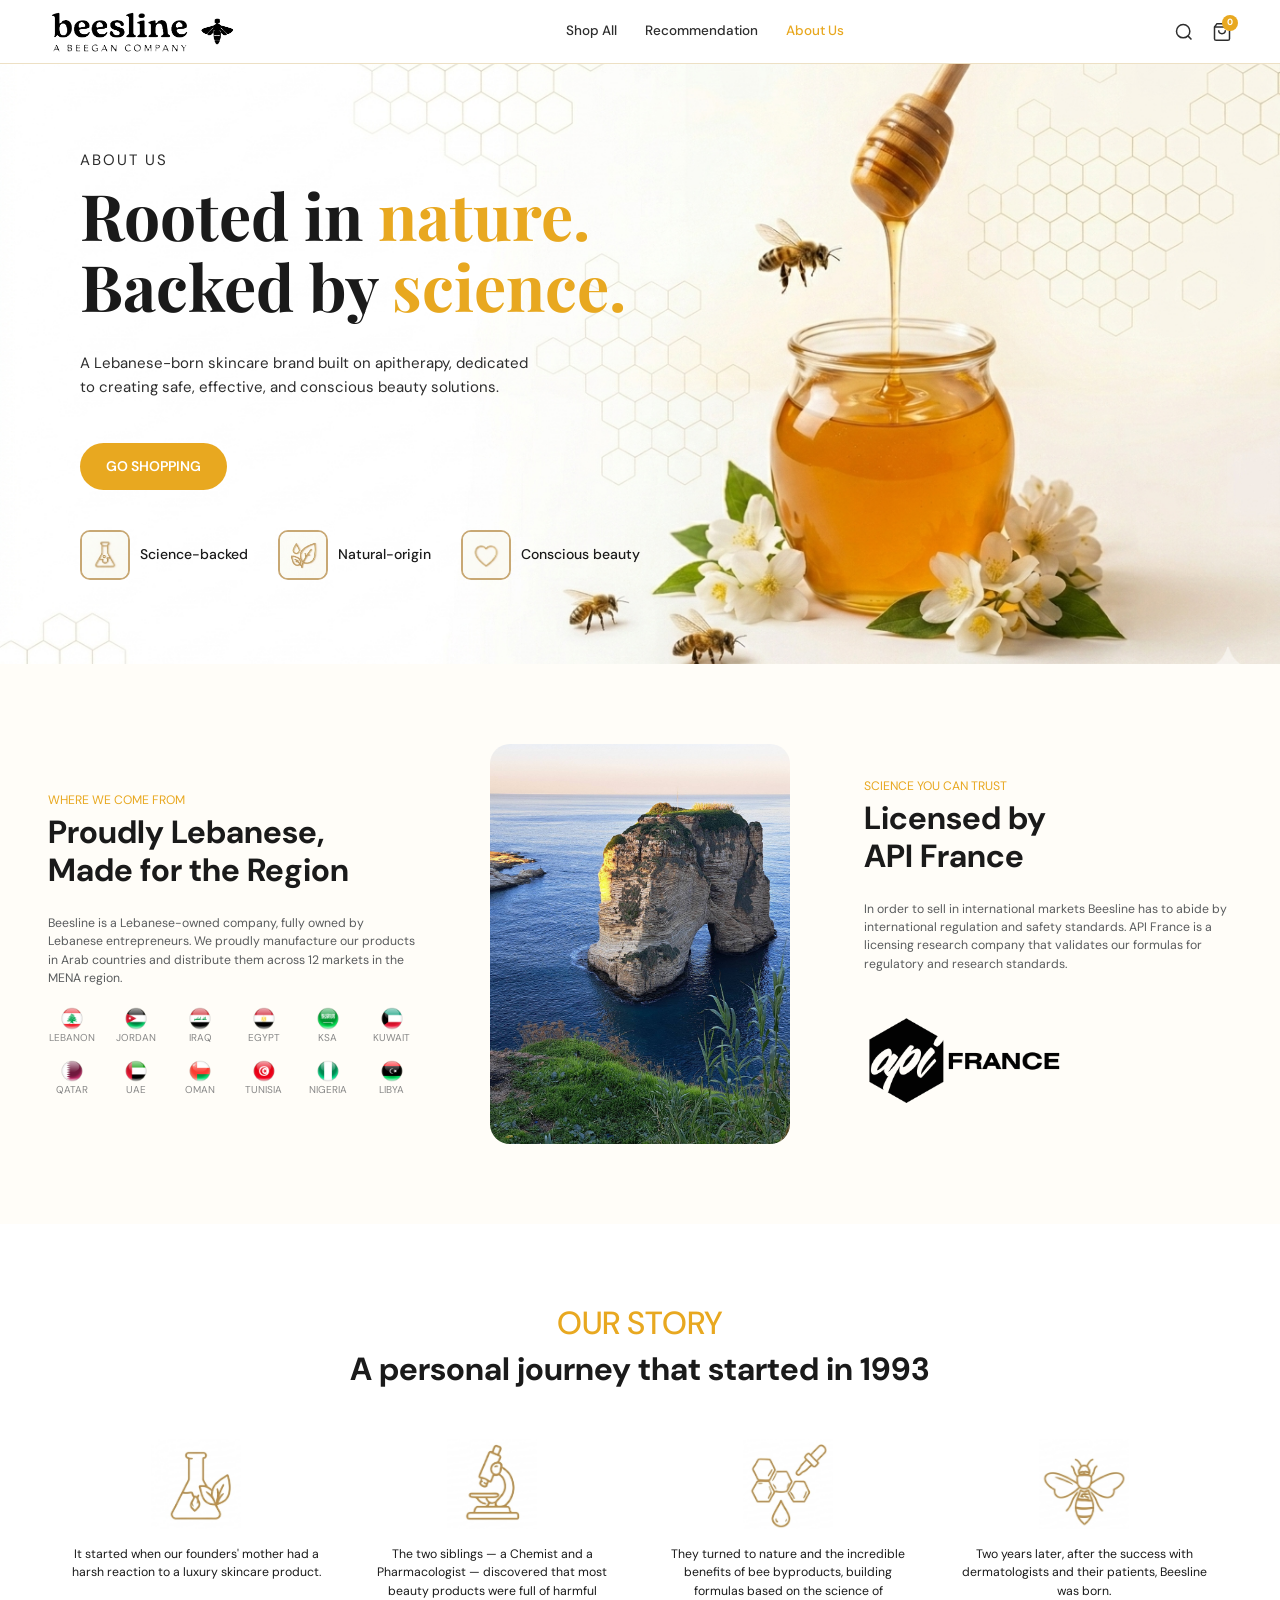
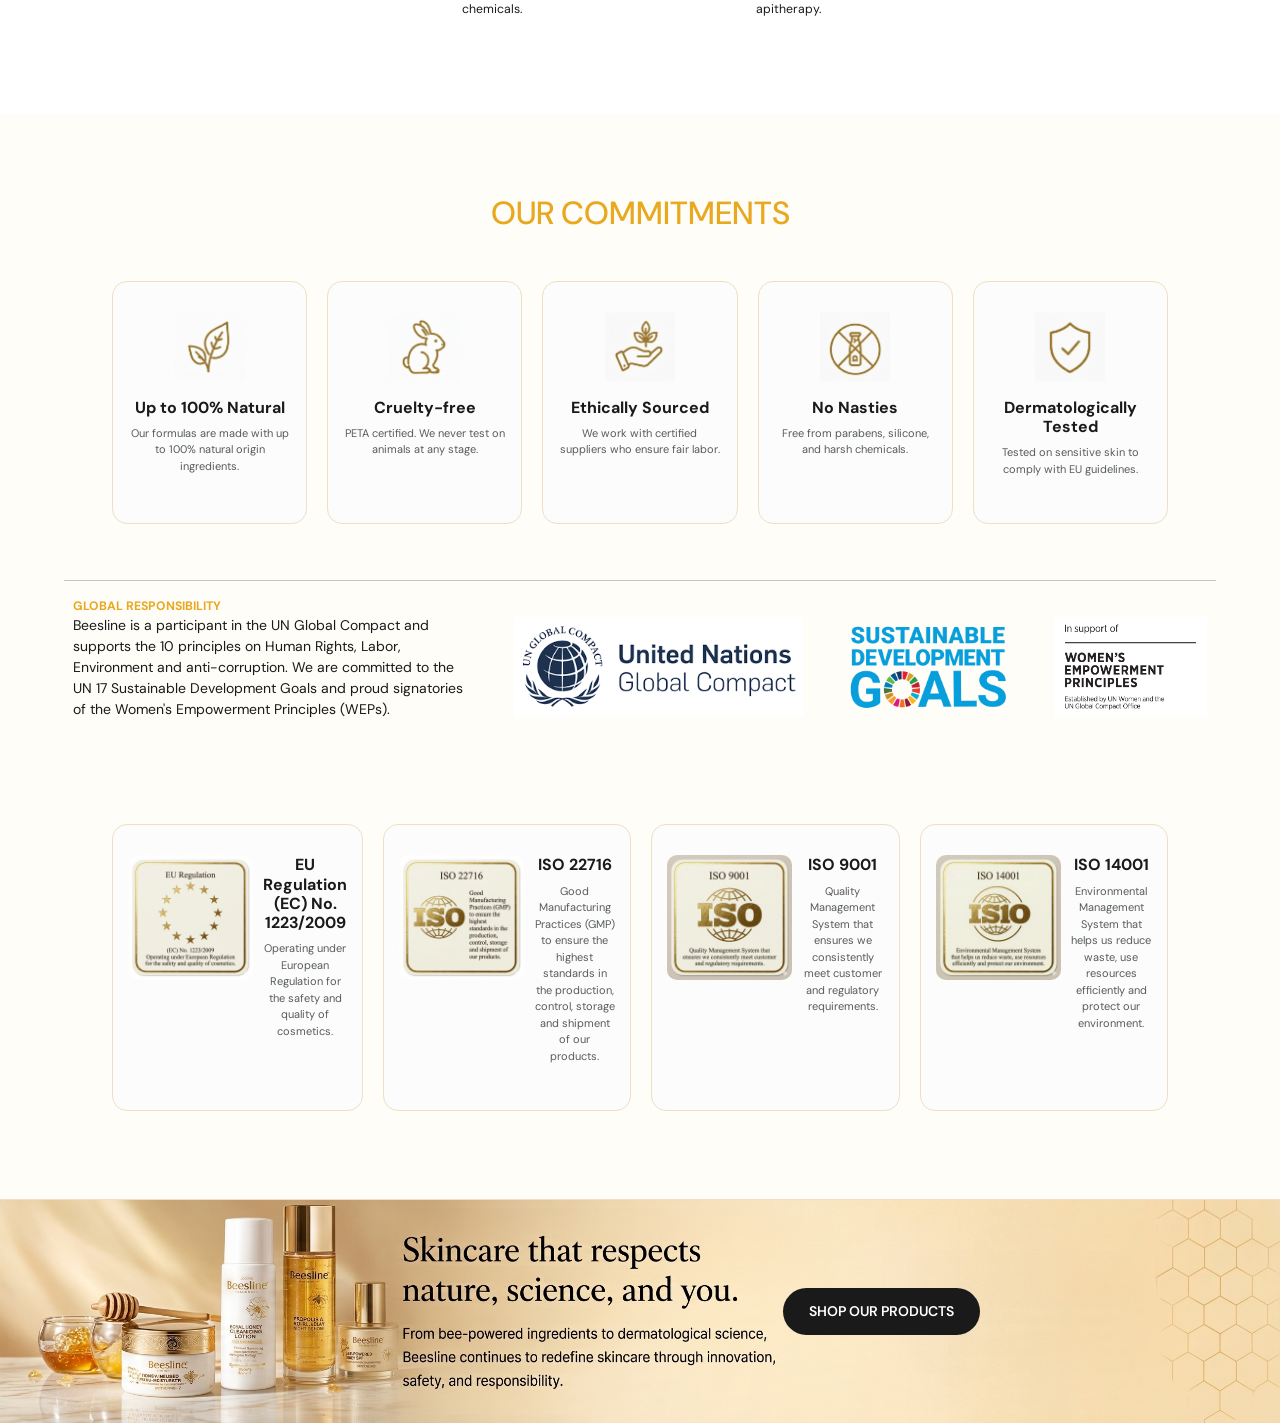
==== about_us.html @ 486cde85 "Add files via upload" ====
<!doctype html>
<html lang="en">
    <head>
        <meta charset="UTF-8" />
        <meta name="viewport" content="width=device-width, initial-scale=1.0" />
        <title>About Us | Beesline</title>
        <link
            href="https://fonts.googleapis.com/css2?family=Playfair+Display:wght@700;800&family=DM+Sans:wght@300;400;500;600&display=swap"
            rel="stylesheet"
        />
        <link href="https://cdn.jsdelivr.net/npm/bootstrap@5.3.3/dist/css/bootstrap.min.css" rel="stylesheet" />
        <link rel="stylesheet" href="style.css" />
        <link href="images/beesline_favicon.png" rel="icon" type="image/x-icon" />
        <style>
            /* Specific adjustments for the About Us layout not covered in your base CSS */
            .about-hero {
                height: 600px;
                text-align: left;
                align-items: flex-start;
                padding: 80px;
                background: #fdf6eb url("images/honey_jar_thumbnail.png") no-repeat right center;
                background-size: cover;
            }
            .about-hero h1 {
                font-family: "Playfair Display", serif;
                font-size: 64px;
            }
            .about-hero h1 span {
                color: var(--gold);
            }
            .icon-row {
                display: flex;
                gap: 30px;
                margin-top: 40px;
            }
            .icon-item {
                display: flex;
                align-items: center;
                gap: 10px;
                font-weight: 500;
            }
            .icon-item>img {
                border-radius: 10px;
                border: 2px solid #c8a874;
                height: 50px;
                width: 50px;
            }

            .origin-section {
                padding: 80px 48px;
                display: grid;
                grid-template-columns: 1fr 1fr 1fr;
                gap: 40px;
                align-items: center;
            }
            .origin-image img {
                width: 100%;
                border-radius: 20px;
            }
            .country-grid {
                display: grid;
                grid-template-columns: repeat(6, 1fr);
                gap: 15px;
                margin-top: 20px;
            }
            .country-item {
                text-align: center;
                font-size: 10px;
                text-transform: uppercase;
                color: var(--light);
            }

            .story-timeline {
                padding: 80px 48px;
                text-align: center;
                background: #fff;
            }
            .timeline-grid {
                display: flex;
                justify-content: space-between;
                margin-top: 50px;
                position: relative;
            }
            .timeline-item {
                flex: 1;
                padding: 0 20px;
            }

            .commitments-grid {
                display: grid;
                grid-template-columns: repeat(5, 1fr);
                gap: 20px;
                padding: 40px 48px;
            }
            .commitment-card {
                border: 1px solid var(--border);
                border-radius: 15px;
                padding: 30px 15px;
                text-align: center;
                background: #fbfcfb;
            }

            .certifications-grid {
                display: grid;
                grid-template-columns: repeat(4, 1fr);
                gap: 20px;
                padding: 40px 48px;
            }
            .certifications-card {
                border: 1px solid var(--border);
                border-radius: 15px;
                padding: 30px 15px;
                text-align: center;
                background: #fbfcfb;
                display: flex;
                column-gap: 10px;
            }
            .certifications-card > img {
                border-radius: 10px;
            }

            .logos-strip {
                display: flex;
                justify-content: center;
                align-items: center;
                gap: 60px;
                padding: 40px;
                opacity: 0.8;
            }
            .cert-grid {
                display: flex;
                justify-content: center;
                gap: 30px;
                padding-bottom: 80px;
            }
        </style>
    </head>
    <body>
        <header>
            <div class="logo">
                <a href="index.html">
                    <img src="images/beesline_horizontal_logo.png" style="height: 40px" alt="Beesline" />
                </a>
            </div>

            <nav>
                <a href="shop_all.html">Shop All</a>
                <a href="recommendation.html">Recommendation</a>
                <a href="about_us.html" style="color: var(--gold)">About Us</a>
            </nav>

            <div class="header-icons">
                <a href="shop_all.html" aria-label="Search products">
                    <svg viewBox="0 0 24 24">
                        <circle cx="11" cy="11" r="8" />
                        <line x1="21" y1="21" x2="16.65" y2="16.65" />
                    </svg>
                </a>
                <div class="cart-wrap">
                    <svg viewBox="0 0 24 24">
                        <path d="M6 2L3 6v14a2 2 0 002 2h14a2 2 0 002-2V6l-3-4z" />
                        <line x1="3" y1="6" x2="21" y2="6" />
                        <path d="M16 10a4 4 0 01-8 0" />
                    </svg>
                    <span class="cart-badge">0</span>
                </div>
            </div>
        </header>

        <section class="hero about-hero">
            <div class="hero-content text-start align-items-start">
                <p class="text-uppercase ls-2 small mb-2" style="letter-spacing: 2px">About Us</p>
                <h1>Rooted in <span>nature.</span><br />Backed by <span>science.</span></h1>
                <p class="mt-4" style="max-width: 450px">
                    A Lebanese-born skincare brand built on apitherapy, dedicated to creating safe, effective, and
                    conscious beauty solutions.
                </p>
                <a href="#" class="btn-primary mt-3">GO SHOPPING</a>

                <div class="icon-row">
                    <div class="icon-item"><img src="images/about_header_1.png" width="24" /> Science-backed</div>
                    <div class="icon-item"><img src="images/about_header_2.png" width="24" /> Natural-origin</div>
                    <div class="icon-item"><img src="images/about_header_3.png" width="24" /> Conscious beauty</div>
                </div>
            </div>
        </section>

        <section class="origin-section">
            <div>
                <p class="text-uppercase small mb-1" style="color: var(--gold)">Where we come from</p>
                <h2 class="fw-bold mb-4">Proudly Lebanese,<br />Made for the Region</h2>
                <p class="text-muted small">
                    Beesline is a Lebanese-owned company, fully owned by Lebanese entrepreneurs. We proudly manufacture
                    our products in Arab countries and distribute them across 12 markets in the MENA region.
                </p>
                <div class="country-grid">
                    <div class="country-item"><img src="images/flags/flag_lb.png" width="30" /><br />Lebanon</div>
                    <div class="country-item"><img src="images/flags/flag_jo.png" width="30" /><br />Jordan</div>
                    <div class="country-item"><img src="images/flags/flag_iq.png" width="30" /><br />Iraq</div>
                    <div class="country-item"><img src="images/flags/flag_eg.png" width="30" /><br />Egypt</div>
                    <div class="country-item"><img src="images/flags/flag_sa.png" width="30" /><br />KSA</div>
                    <div class="country-item"><img src="images/flags/flag_kw.png" width="30" /><br />Kuwait</div>
                    <div class="country-item"><img src="images/flags/flag_qa.png" width="30" /><br />Qatar</div>
                    <div class="country-item"><img src="images/flags/flag_ua.png" width="30" /><br />UAE</div>
                    <div class="country-item"><img src="images/flags/flag_om.png" width="30" /><br />Oman</div>
                    <div class="country-item"><img src="images/flags/flag_tu.png" width="30" /><br />Tunisia</div>
                    <div class="country-item"><img src="images/flags/flag_ni.png" width="30" /><br />Nigeria</div>
                    <div class="country-item"><img src="images/flags/flag_li.png" width="30" /><br />Libya</div>
                </div>
            </div>
            <div class="origin-image text-center">
                <img src="images/raouche.jpg" style="height: 400px; width: 300px; object-fit: cover" alt="Lebanon" />
            </div>
            <div>
                <p class="text-uppercase small mb-1" style="color: var(--gold)">Science you can trust</p>
                <h2 class="fw-bold mb-4">Licensed by<br />API France</h2>
                <p class="text-muted small">
                    In order to sell in international markets Beesline has to abide by international regulation and
                    safety standards. API France is a licensing research company that validates our formulas for
                    regulatory and research standards.
                </p>
                <img src="images/apifrance_logo.png" width="200" class="mt-4" />
            </div>
        </section>

        <section class="story-timeline">
            <h2 class="text-uppercase" style="color: var(--gold)">Our Story</h2>
            <h2 class="fw-bold">A personal journey that started in 1993</h2>
            <div class="timeline-grid">
                <div class="timeline-item">
                    <img src="images/about1.png" width="90" class="mb-3" />
                    <p class="small">
                        It started when our founders' mother had a harsh reaction to a luxury skincare product.
                    </p>
                </div>
                <div class="timeline-item">
                    <img src="images/about2.png" width="90" class="mb-3" />
                    <p class="small">
                        The two siblings — a Chemist and a Pharmacologist — discovered that most beauty products were
                        full of harmful chemicals.
                    </p>
                </div>
                <div class="timeline-item">
                    <img src="images/about3.png" width="90" class="mb-3" />
                    <p class="small">
                        They turned to nature and the incredible benefits of bee byproducts, building formulas based on
                        the science of apitherapy.
                    </p>
                </div>
                <div class="timeline-item">
                    <img src="images/about4.png" width="90" class="mb-3" />
                    <p class="small">
                        Two years later, after the success with dermatologists and their patients, Beesline was born.
                    </p>
                </div>
            </div>
        </section>

        <section class="find-routine" style="background: var(--warm-white); padding-top: 80px">
            <div class="text-center">
                <h2 class="text-uppercase" style="color: var(--gold)">Our Commitments</h2>
            </div>
            <div class="commitments-grid">
                <div class="commitment-card">
                    <img src="images/icon_natural.png" width="70" class="mb-3" />
                    <h4 class="h6 fw-bold">Up to 100% Natural</h4>
                    <p class="small text-muted" style="font-size: 11px">
                        Our formulas are made with up to 100% natural origin ingredients.
                    </p>
                </div>
                <div class="commitment-card">
                    <img src="images/icon_cruelty.png" width="70" class="mb-3" />
                    <h4 class="h6 fw-bold">Cruelty-free</h4>
                    <p class="small text-muted" style="font-size: 11px">
                        PETA certified. We never test on animals at any stage.
                    </p>
                </div>
                <div class="commitment-card">
                    <img src="images/icon_ethic.png" width="70" class="mb-3" />
                    <h4 class="h6 fw-bold">Ethically Sourced</h4>
                    <p class="small text-muted" style="font-size: 11px">
                        We work with certified suppliers who ensure fair labor.
                    </p>
                </div>
                <div class="commitment-card">
                    <img src="images/icon_no_nasties.png" width="70" class="mb-3" />
                    <h4 class="h6 fw-bold">No Nasties</h4>
                    <p class="small text-muted" style="font-size: 11px">
                        Free from parabens, silicone, and harsh chemicals.
                    </p>
                </div>
                <div class="commitment-card">
                    <img src="images/icon_derma.png" width="70" class="mb-3" />
                    <h4 class="h6 fw-bold">Dermatologically Tested</h4>
                    <p class="small text-muted" style="font-size: 11px">
                        Tested on sensitive skin to comply with EU guidelines.
                    </p>
                </div>
            </div>

            <hr />

            <div class="global-responsibility d-flex align-items-center mb-5 column-gap-4 justify-content-around">
                <div style="max-width: 400px">
                    <p class="text-uppercase small mb-0 fw-bolder" style="color: var(--gold)">Global Responsibility</p>
                    <p>
                        Beesline is a participant in the UN Global Compact and supports the 10 principles on Human
                        Rights, Labor, Environment and anti-corruption. We are committed to the UN 17 Sustainable
                        Development Goals and proud signatories of the Women's Empowerment Principles (WEPs).
                    </p>
                </div>

                <div style="max-width: 400px">
                    <img src="images/un_global_compact.png" style="height: 100px" />
                </div>

                <div style="max-width: 400px">
                    <img src="images/sustainable_development.png" style="height: 100px" />
                </div>

                <div style="max-width: 400px">
                    <img src="images/wep.jpg" style="height: 100px" />
                </div>
            </div>

            <div class="certifications-grid">
                <div class="certifications-card">
                    <img src="images/eu_regulation.png" width="125" height="125" />
                    <div class="d-flex flex-column">
                        <h4 class="h6 fw-bold">EU Regulation</br>(EC) No. 1223/2009</h4>
                        <p class="small text-muted" style="font-size: 11px">
                            Operating under European Regulation for the safety and quality of cosmetics.
                        </p>
                    </div>
                </div>
                <div class="certifications-card">
                    <img src="images/iso_22716.png" width="125" height="125" />
                    <div class="d-flex flex-column">
                        <h4 class="h6 fw-bold">ISO 22716</h4>
                        <p class="small text-muted" style="font-size: 11px">
                            Good Manufacturing Practices (GMP) to ensure the highest standards in the production, control, storage and shipment of our products.
                        </p>
                    </div>
                </div>
                <div class="certifications-card">
                    <img src="images/iso_9001.png" width="125" height="125" />
                    <div class="d-flex flex-column">
                        <h4 class="h6 fw-bold">ISO 9001</h4>
                        <p class="small text-muted" style="font-size: 11px">
                            Quality Management System that ensures we consistently meet customer and regulatory requirements.
                        </p>
                    </div>
                </div>
                <div class="certifications-card">
                    <img src="images/iso_14001.png" width="125" height="125" />
                    <div class="d-flex flex-column">
                        <h4 class="h6 fw-bold">ISO 14001</h4>
                        <p class="small text-muted" style="font-size: 11px">
                            Environmental Management System that helps us reduce waste, use resources efficiently and protect our environment.
                        </p>
                    </div>
                </div>
            </div>
        </section>

        <section class="footer-strip p-0 mt-5">
            <img src="images/about_footer.png" style="width: -webkit-fill-available;" />
            <button class="position-absolute btn btn-dark" style="right: 300px;">SHOP OUR PRODUCTS</button>
        </section>

        <script src="products.js"></script>
        <script src="utils.js"></script>
        <script src="https://cdn.jsdelivr.net/npm/bootstrap@5.3.3/dist/js/bootstrap.bundle.min.js"></script>
    </body>
</html>
---- style.css ----
*,
*::before,
*::after {
    box-sizing: border-box;
    margin: 0;
    padding: 0;
}

:root {
    --gold: #e8a820;
    --gold-light: #f5c842;
    --gold-dark: #c8861a;
    --cream: #fdf6eb;
    --cream2: #faf0d7;
    --warm-white: #fffdf8;
    --dark: #1a1a1a;
    --dark2: #2d2d2d;
    --mid: #5a5a5a;
    --light: #888;
    --border: #ede0c4;
    --card-bg: #ffffff;
    --green: #4a7c3f;
    --nav-height: 64px;
}

body {
    font-family: "DM Sans", sans-serif;
    background: var(--warm-white);
    color: var(--dark);
    font-size: 14px;
    line-height: 1.5;
}

/* ===== HEADER ===== */
header {
    background: #fff;
    border-bottom: 1px solid var(--border);
    position: sticky;
    top: 0;
    z-index: 100;
    padding: 0 48px;
    height: var(--nav-height);
    display: flex;
    align-items: center;
    justify-content: space-between;
}

.logo {
    display: flex;
    flex-direction: column;
    line-height: 1;
}
.logo-brand {
    font-family: "Playfair Display", serif;
    font-size: 22px;
    font-weight: 800;
    letter-spacing: 1px;
    color: var(--dark);
}
.logo-brand span {
    color: var(--gold);
}
.logo-sub {
    font-size: 9px;
    letter-spacing: 3px;
    text-transform: uppercase;
    color: var(--light);
    margin-top: 1px;
}

nav {
    display: flex;
    gap: 28px;
    align-items: center;
}
nav a {
    text-decoration: none;
    color: var(--dark2);
    font-size: 13.5px;
    font-weight: 500;
    transition: color 0.2s;
}
nav a:hover {
    color: var(--gold);
}

.header-icons {
    display: flex;
    gap: 18px;
    align-items: center;
}
.header-icons svg {
    width: 20px;
    height: 20px;
    stroke: var(--dark2);
    fill: none;
    stroke-width: 1.8;
    cursor: pointer;
    transition: stroke 0.2s;
}
.header-icons svg:hover {
    stroke: var(--gold);
}

.cart-wrap {
    position: relative;
}
.cart-badge {
    position: absolute;
    top: -6px;
    right: -6px;
    background: var(--gold);
    color: #fff;
    font-size: 9px;
    font-weight: 700;
    width: 16px;
    height: 16px;
    border-radius: 50%;
    display: flex;
    align-items: center;
    justify-content: center;
}

/* ===== HERO ===== */
.hero {
    background: linear-gradient(135deg, #fdf3dc 0%, #fae8b8 40%, #f5d990 100%);
    min-height: 500px;
    display: flex;
    align-items: center;
    justify-content: center;
    /* padding: 48px 64px; */
    position: relative;
    overflow: hidden;
}

.hero::before {
    content: "";
    position: absolute;
    right: 0;
    top: 0;
    bottom: 0;
    width: 55%;
    background: radial-gradient(ellipse at 70% 50%, rgba(255, 255, 255, 0.15) 0%, transparent 70%);
}

.hero-content {
    width: 100%;
    z-index: 2;
    text-align: center;
    display: flex;
    flex-direction: column;
    align-items: center;
}

.hero h1 {
    font-family: "DM Sans", sans-serif;
    font-size: 50px;
    font-weight: 700;
    color: var(--dark);
    line-height: 1.1;
    margin-bottom: 6px;
}
.hero h1 .bee-yellow {
    color: var(--gold);
    font-size: 52px;
    font-weight: 800;
    display: block;
    line-height: 1;
}
.hero-underline {
    width: 180px;
    height: 3px;
    background: var(--gold);
    border-radius: 2px;
    margin: 8px 0 16px;
}
.hero p {
    font-size: 15px;
    color: var(--dark2);
    margin-bottom: 28px;
    line-height: 1.6;
}

.btn-primary {
    display: inline-flex;
    align-items: center;
    gap: 8px;
    background: var(--gold);
    color: #fff;
    font-size: 14px;
    font-weight: 600;
    padding: 13px 26px;
    border-radius: 50px;
    text-decoration: none;
    cursor: pointer;
    border: none;
    transition:
        background 0.2s,
        transform 0.15s;
}
.btn-primary:hover {
    background: var(--gold-dark);
    transform: translateY(-1px);
}
.btn-primary .arrow {
    font-size: 16px;
}

.hero-image-area {
    display: none;
}

.bee-deco {
    position: absolute;
    animation: float 3s ease-in-out infinite;
    line-height: 1;
    user-select: none;
    z-index: 1;
    pointer-events: none;
}
/* Bees */
.bee-deco:nth-child(1) {
    font-size: 34px;
    top: 10%;
    left: 3%;
    animation-delay: 0s;
    animation-duration: 3.2s;
}
.bee-deco:nth-child(2) {
    font-size: 22px;
    top: 62%;
    left: 7%;
    animation-delay: 1.1s;
    animation-duration: 2.8s;
}
.bee-deco:nth-child(3) {
    font-size: 28px;
    top: 80%;
    left: 18%;
    animation-delay: 0.5s;
    animation-duration: 3.5s;
}
.bee-deco:nth-child(4) {
    font-size: 18px;
    top: 14%;
    left: 30%;
    animation-delay: 1.8s;
    animation-duration: 2.6s;
}
.bee-deco:nth-child(5) {
    font-size: 32px;
    top: 6%;
    left: 70%;
    animation-delay: 0.3s;
    animation-duration: 3.1s;
}
.bee-deco:nth-child(6) {
    font-size: 22px;
    top: 58%;
    left: 82%;
    animation-delay: 1.5s;
    animation-duration: 2.9s;
}
.bee-deco:nth-child(7) {
    font-size: 38px;
    top: 72%;
    left: 90%;
    animation-delay: 0.9s;
    animation-duration: 3.4s;
}
.bee-deco:nth-child(8) {
    font-size: 18px;
    top: 22%;
    left: 93%;
    animation-delay: 2s;
    animation-duration: 2.7s;
}
.bee-deco:nth-child(9) {
    font-size: 24px;
    top: 88%;
    left: 97%;
    animation-delay: 0.7s;
    animation-duration: 3s;
}
.bee-deco:nth-child(10) {
    font-size: 16px;
    top: 4%;
    left: 52%;
    animation-delay: 1.3s;
    animation-duration: 2.5s;
}
.bee-deco:nth-child(11) {
    font-size: 26px;
    top: 40%;
    left: 2%;
    animation-delay: 0.4s;
    animation-duration: 3.3s;
}
.bee-deco:nth-child(12) {
    font-size: 20px;
    top: 3%;
    left: 18%;
    animation-delay: 1.6s;
    animation-duration: 2.4s;
}
.bee-deco:nth-child(13) {
    font-size: 30px;
    top: 50%;
    left: 67%;
    animation-delay: 0.2s;
    animation-duration: 3.6s;
}
.bee-deco:nth-child(14) {
    font-size: 16px;
    top: 90%;
    left: 30%;
    animation-delay: 2.2s;
    animation-duration: 2.3s;
}
.bee-deco:nth-child(15) {
    font-size: 28px;
    top: 35%;
    left: 95%;
    animation-delay: 0.6s;
    animation-duration: 3s;
}

.bee-deco:nth-child(16) {
    font-size: 24px;
    top: 5%;
    left: 42%;
    animation-delay: 1s;
    animation-duration: 3s;
}
.bee-deco:nth-child(17) {
    font-size: 30px;
    top: 75%;
    left: 62%;
    animation-delay: 0.8s;
    animation-duration: 2.8s;
}
.bee-deco:nth-child(18) {
    font-size: 20px;
    top: 28%;
    left: 13%;
    animation-delay: 2.4s;
    animation-duration: 3.2s;
}
.bee-deco:nth-child(19) {
    font-size: 26px;
    top: 85%;
    left: 8%;
    animation-delay: 1.7s;
    animation-duration: 2.9s;
}
.bee-deco:nth-child(20) {
    font-size: 22px;
    top: 15%;
    left: 78%;
    animation-delay: 0.1s;
    animation-duration: 3.1s;
}
.bee-deco:nth-child(21) {
    font-size: 30px;
    top: 55%;
    left: 32%;
    animation-delay: 1.9s;
    animation-duration: 2.7s;
}
.bee-deco:nth-child(22) {
    font-size: 18px;
    top: 92%;
    left: 72%;
    animation-delay: 0.5s;
    animation-duration: 3.3s;
}
.bee-deco:nth-child(23) {
    font-size: 16px;
    top: 45%;
    left: 22%;
    animation-delay: 2.1s;
    animation-duration: 2.5s;
}
.bee-deco:nth-child(24) {
    font-size: 28px;
    top: 7%;
    left: 88%;
    animation-delay: 1.4s;
    animation-duration: 3s;
}
.bee-deco:nth-child(25) {
    font-size: 20px;
    top: 35%;
    left: 78%;
    animation-delay: 0.3s;
    animation-duration: 2.6s;
}

@keyframes float {
    0%,
    100% {
        transform: translateY(0) rotate(-8deg);
    }
    33% {
        transform: translateY(-8px) rotate(6deg);
    }
    66% {
        transform: translateY(-4px) rotate(-12deg);
    }
}

.bottle {
    border-radius: 12px 12px 8px 8px;
    display: flex;
    flex-direction: column;
    align-items: center;
    justify-content: center;
    position: relative;
    box-shadow: 0 8px 32px rgba(0, 0, 0, 0.15);
}

.bottle-tall {
    width: 70px;
    height: 180px;
    background: linear-gradient(160deg, #fff 0%, #f0e8d0 100%);
    border-radius: 14px 14px 10px 10px;
}
.bottle-mid {
    width: 80px;
    height: 140px;
    background: linear-gradient(160deg, #fff 0%, #e8dfc0 100%);
    border-radius: 12px 12px 8px 8px;
}
.bottle-short {
    width: 65px;
    height: 110px;
    background: linear-gradient(160deg, #fff8e8 0%, #f5e8c0 100%);
    border-radius: 10px 10px 8px 8px;
}
.bottle-pump {
    width: 75px;
    height: 200px;
    background: linear-gradient(160deg, #fff 0%, #e8e0cc 100%);
    border-radius: 10px 10px 8px 8px;
}

.bottle::before {
    content: "";
    position: absolute;
    top: 0;
    left: 0;
    right: 0;
    height: 40%;
    background: linear-gradient(180deg, rgba(255, 255, 255, 0.6) 0%, transparent 100%);
    border-radius: inherit;
}

.bottle-label {
    position: absolute;
    bottom: 30px;
    width: 80%;
    text-align: center;
    font-size: 7px;
    font-weight: 700;
    color: var(--dark);
    letter-spacing: 0.5px;
}

.honey-comb {
    position: absolute;
    right: -10px;
    bottom: -10px;
    width: 90px;
    height: 90px;
    opacity: 0.4;
    z-index: 0;
}

.flowers {
    position: absolute;
    font-size: 24px;
    opacity: 0.7;
}
.flowers-left {
    left: -40px;
    bottom: 10px;
}
.flowers-right {
    right: -60px;
    top: 20px;
}

/* ===== SECTION COMMON ===== */
/* section {
    padding: 56px 64px;
} */
.section-title {
    text-align: center;
    /* font-size: 45px; */
    font-weight: 700;
    color: var(--dark);
    margin-bottom: 8px;
}
.section-sub {
    text-align: center;
    font-size: 14px;
    color: var(--light);
    margin-bottom: 36px;
}

/* ===== EXPLORE ===== */
.explore {
    background: var(--warm-white);
}
.explore-grid {
    display: grid;
    grid-template-columns: repeat(5, 1fr);
    gap: 16px;
    height: 250px;
}

.explore-card {
    background: #fff;
    border: 1px solid var(--border);
    border-radius: 16px;
    padding: 28px 20px 20px;
    text-align: left;
    transition:
        box-shadow 0.2s,
        transform 0.2s;
    cursor: pointer;
    display: flex;
    flex-direction: column;
    align-items: center;
    justify-content: center;
}
.explore-card:hover {
    box-shadow: 0 6px 28px rgba(232, 168, 32, 0.15);
    transform: translateY(-3px);
}

.explore-icon {
    width: 52px;
    height: 52px;
    margin-bottom: 14px;
    display: flex;
    align-items: center;
    justify-content: center;
}
.explore-icon svg {
    width: 44px;
    height: 44px;
    stroke: var(--dark);
    fill: none;
    stroke-width: 1.4;
}

.explore-card h3 {
    font-size: 15px;
    font-weight: 700;
    margin-bottom: 6px;
    color: var(--dark);
}
.explore-card p {
    font-size: 12.5px;
    color: var(--light);
    line-height: 1.5;
    margin-bottom: 16px;
}
.arrow-link {
    display: inline-flex;
    align-items: center;
    justify-content: center;
    width: 32px;
    height: 32px;
    background: var(--gold);
    border-radius: 50%;
    color: #fff;
    font-size: 16px;
    text-decoration: none;
    transition: background 0.2s;
}
.arrow-link:hover {
    background: var(--gold-dark);
}

/* ===== FIND ROUTINE ===== */
.find-routine {
    background: var(--cream2);
    padding: 0 64px;
}
.routine-banner {
    background: linear-gradient(135deg, #faf0d0 0%, #f5e4a8 100%);
    border-radius: 20px;
    padding: 15px 60px;
    display: flex;
    align-items: center;
    gap: 40px;
    position: relative;
    overflow: hidden;
    margin: 40px 0;
}

.routine-banner-img {
    width: 160px;
    flex-shrink: 0;
    position: relative;
}

.routine-person {
    width: 150px;
    height: 180px;
    background: linear-gradient(160deg, #e8d0a8 0%, #c8a870 100%);
    border-radius: 80px 80px 40px 40px;
    position: relative;
    overflow: hidden;
}

/* Human face placeholder */
.routine-person::before {
    content: "👩";
    font-size: 80px;
    position: absolute;
    top: 50%;
    left: 50%;
    transform: translate(-50%, -55%);
}

.routine-content {
    flex: 1;
    text-align: center;
}
.routine-content h2 {
    font-size: 28px;
    font-weight: 700;
    color: var(--dark);
    margin-bottom: 10px;
}
.routine-content p {
    font-size: 14.5px;
    color: var(--mid);
    margin-bottom: 24px;
    line-height: 1.6;
}

.btn-dark {
    display: inline-flex;
    align-items: center;
    gap: 8px;
    background: var(--dark);
    color: #fff;
    font-size: 14px;
    font-weight: 600;
    padding: 13px 26px;
    border-radius: 50px;
    text-decoration: none;
    cursor: pointer;
    border: none;
    transition: background 0.2s;
}
.btn-dark:hover {
    background: #333;
}

.routine-checklist {
    flex-shrink: 0;
}
.checklist-svg {
    width: 120px;
    opacity: 0.7;
}

/* ===== ROUTINE HUB ===== */
.routine-hub {
    background: #fff;
}
.hub-grid {
    display: grid;
    grid-template-columns: repeat(4, 1fr);
    gap: 20px;
}

.hub-card {
    border-radius: 16px;
    overflow: hidden;
    background: var(--warm-white);
    border: 1px solid var(--border);
    transition:
        box-shadow 0.2s,
        transform 0.2s;
    cursor: pointer;
}
.hub-card:hover {
    box-shadow: 0 8px 32px rgba(0, 0, 0, 0.1);
    transform: translateY(-3px);
}

.hub-card-img {
    width: 100%;
    height: 220px;
    position: relative;
    overflow: hidden;
}

/* Photo placeholders for hub cards */
.hub-img-acne {
    background: linear-gradient(160deg, #f5d5c0 0%, #e8a888 100%);
}
.hub-img-glow {
    background: linear-gradient(160deg, #f5e8c0 0%, #e8c880 100%);
}
.hub-img-sensitive {
    background: linear-gradient(160deg, #d8e8f0 0%, #a8c8d8 100%);
}
.hub-img-hair {
    background: linear-gradient(160deg, #e8d8c8 0%, #c8a888 100%);
}

.hub-card-img-inner {
    width: 100%;
    height: 100%;
    display: flex;
    align-items: center;
    justify-content: center;
    font-size: 60px;
}

.hub-card-body {
    padding: 16px;
}
.hub-card-body h3 {
    font-size: 14.5px;
    font-weight: 700;
    margin-bottom: 6px;
    color: var(--dark);
}
.hub-card-body p {
    font-size: 12.5px;
    color: var(--light);
    margin-bottom: 14px;
    line-height: 1.5;
}
.read-more {
    display: inline-flex;
    align-items: center;
    gap: 6px;
    font-size: 13px;
    font-weight: 600;
    color: var(--dark);
    text-decoration: none;
    border-bottom: 1.5px solid var(--dark);
    padding-bottom: 1px;
    transition: color 0.2s;
}
.read-more:hover {
    color: var(--gold);
    border-color: var(--gold);
}

/* ===== REAL RESULTS ===== */
.real-results {
    background: var(--cream);
}
.results-grid {
    display: grid;
    grid-template-columns: repeat(3, 1fr);
    gap: 24px;
}

.result-card {
    background: #fff;
    border-radius: 16px;
    overflow: hidden;
    border: 1px solid var(--border);
    transition: box-shadow 0.2s;
}
.result-card:hover {
    box-shadow: 0 6px 24px rgba(0, 0, 0, 0.1);
}

.result-img {
    width: 100%;
    height: 180px;
    display: flex;
}
.result {
    flex: 1;
    height: 100%;
    display: flex;
    align-items: center;
    justify-content: center;
    flex-direction: column;
    font-size: 40px;
    background: linear-gradient(160deg, #e8c8b0 0%, #d0a888 100%);
}

.result-body {
    padding: 16px;
}
.result-body blockquote {
    font-size: 13.5px;
    color: var(--dark2);
    font-style: italic;
    margin-bottom: 12px;
    line-height: 1.5;
}
.result-body .reviewer {
    font-size: 13px;
    font-weight: 700;
    color: var(--dark);
    display: flex;
    align-items: center;
    justify-content: space-between;
}
.stars {
    color: var(--gold);
    font-size: 14px;
    letter-spacing: 1px;
}

/* ===== DERMATOLOGIST ===== */
.derma {
    background: #fff;
    border-top: 1px solid var(--border);
}
.derma-grid {
    display: flex;
    justify-content: center;
    gap: 0;
}
.derma-item {
    flex: 1;
    display: flex;
    flex-direction: column;
    align-items: center;
    gap: 10px;
    padding: 20px;
    border-right: 1px solid var(--border);
    text-align: center;
}
.derma-item:last-child {
    border-right: none;
}

.derma-item span {
    font-size: 12px;
    font-weight: 600;
    color: var(--dark2);
    line-height: 1.4;
}

/* ===== BUNDLES ===== */
.bundles {
    background: var(--cream);
}
.bundles-grid {
    display: grid;
    grid-template-columns: repeat(3, 1fr);
    gap: 20px;
}

.bundle-card {
    background: #fff;
    border-radius: 16px;
    overflow: hidden;
    border: 1px solid var(--border);
    transition:
        box-shadow 0.2s,
        transform 0.2s;
    cursor: pointer;
    display: flex;
    gap: 16px;
    align-items: flex-start;
    position: relative;
}
.bundle-card:hover {
    box-shadow: 0 8px 32px rgba(232, 168, 32, 0.15);
    transform: translateY(-2px);
}

.save-badge {
    position: absolute;
    top: 16px;
    right: 14px;
    background: #7a9a7b;
    color: #fff;
    font-size: 11px;
    font-weight: 700;
    padding: 4px 10px;
    border-radius: 10px;
}

.bundle-img-wrap {
    width: 110px;
    height: 150px;
    flex-shrink: 0;
    display: flex;
    align-items: center;
    justify-content: center;
    position: relative;
    margin-top: 8px;
}

.b-bottle {
    border-radius: 8px 8px 6px 6px;
    display: flex;
    align-items: center;
    justify-content: center;
}
.b-bottle-a {
    width: 28px;
    height: 70px;
    background: linear-gradient(160deg, #fff 0%, #e8d8a0 100%);
    box-shadow: 0 4px 12px rgba(0, 0, 0, 0.1);
}
.b-bottle-b {
    width: 32px;
    height: 90px;
    background: linear-gradient(160deg, #fff 0%, #d8e8d0 100%);
    box-shadow: 0 4px 12px rgba(0, 0, 0, 0.1);
}
.b-bottle-c {
    width: 26px;
    height: 60px;
    background: linear-gradient(160deg, #fff 0%, #f0d8c0 100%);
    box-shadow: 0 4px 12px rgba(0, 0, 0, 0.1);
}

.bundle-info {
    flex: 1;
    padding-top: 20px;
}
.bundle-info h3 {
    font-size: 15px;
    font-weight: 700;
    margin-bottom: 4px;
    color: var(--dark);
    overflow: hidden;
    white-space: nowrap;
    text-overflow: ellipsis;
    width: 190px;
}
.bundle-info p {
    font-size: 12.5px;
    color: var(--light);
    margin-bottom: 12px;
    line-height: 1.4;
}
.bundle-price {
    display: flex;
    align-items: center;
    gap: 8px;
    margin-bottom: 14px;
}
.price-new {
    font-size: 16px;
    font-weight: 700;
    color: var(--dark);
}
.price-old {
    font-size: 13px;
    color: var(--light);
    text-decoration: line-through;
}

.btn-shop {
    display: inline-flex;
    align-items: center;
    gap: 6px;
    background: var(--gold);
    color: #fff;
    font-size: 13px;
    font-weight: 600;
    padding: 9px 20px;
    border-radius: 10px;
    text-decoration: none;
    cursor: pointer;
    border: none;
    transition: background 0.2s;
}
.btn-shop:hover {
    background: var(--gold-dark);
}

/* ===== FOOTER STRIP ===== */
.footer-strip {
    background: var(--cream2);
    border-top: 1px solid var(--border);
    padding: 20px 64px;
    display: flex;
    justify-content: space-around;
    align-items: center;
}

.strip-item {
    display: flex;
    align-items: center;
    gap: 12px;
}
.strip-icon {
    width: 40px;
    height: 40px;
    border: 1.5px solid var(--border);
    border-radius: 50%;
    display: flex;
    align-items: center;
    justify-content: center;
    font-size: 18px;
}
.strip-text h4 {
    font-size: 13px;
    font-weight: 700;
    color: var(--dark);
}
.strip-text p {
    font-size: 11.5px;
    color: var(--light);
}

#dotted-bee {
    position: absolute;
    height: 66px;
    transform: rotate(269deg);
    right: 544px;
    top: 244px;
}

/* ===== HERO CAROUSEL FIXED ===== */

.hero {
    background: linear-gradient(135deg, #fdf3dc 0%, #fae8b8 40%, #f5d990 100%);
    height: 500px;
    min-height: 500px;
    display: flex;
    align-items: center;
    justify-content: center;
    padding: 0;
    position: relative;
    overflow: hidden;
}

/* remove overlay causing weird borders */
.hero::before {
    display: none !important;
    content: none !important;
}

.hero-carousel {
    position: relative;
    width: 100%;
    height: 500px;
    overflow: hidden;
}

.hero-carousel-track {
    position: relative;
    width: 100%;
    height: 500px;
}

.hero-slide {
    position: absolute;
    inset: 0;
    width: 100%;
    height: 100%;
    opacity: 0;
    pointer-events: none;
    transition: opacity 0.45s ease;
    overflow: hidden;
}

.hero-slide.active {
    opacity: 1;
    pointer-events: auto;
    z-index: 2;
}

/* page 2 + 3 should be pure full image */
.hero-slide-2,
.hero-slide-3 {
    background: transparent !important;
    padding: 0 !important;
}

/* remove any before/after overlays */
.hero-slide::before,
.hero-slide::after {
    display: none !important;
    content: none !important;
}

/* image fills FULL section with NO borders */
.hero-slide-2 .hero-slide-image,
.hero-slide-3 .hero-slide-image {
    position: absolute !important;
    top: 0 !important;
    left: 0 !important;
    right: 0 !important;
    bottom: 0 !important;
    width: 100% !important;
    height: 100% !important;
    max-width: none !important;
    max-height: none !important;
    object-fit: cover !important;
    object-position: center center !important;
    display: block !important;
    margin: 0 !important;
    padding: 0 !important;
    border: none !important;
    border-radius: 0 !important;
    box-shadow: none !important;
    background: transparent !important;
    z-index: 1;
}

/* slide 1 text/content */
.hero-content {
    position: relative;
    z-index: 3;
    width: 100%;
    text-align: center;
    display: flex;
    flex-direction: column;
    align-items: center;
    justify-content: center;
    height: 100%;
}

.hero-arrow {
    position: absolute;
    top: 50%;
    transform: translateY(-50%);
    z-index: 5;
    width: 42px;
    height: 42px;
    border: none;
    border-radius: 50%;
    background: rgba(255, 255, 255, 0.85);
    font-size: 28px;
    cursor: pointer;
}

.hero-arrow-left {
    left: 18px;
}

.hero-arrow-right {
    right: 18px;
}

.hero-dots {
    position: absolute;
    left: 50%;
    bottom: 18px;
    transform: translateX(-50%);
    display: flex;
    gap: 10px;
    z-index: 5;
}

.hero-dot {
    width: 10px;
    height: 10px;
    border: none;
    border-radius: 999px;
    background: rgba(26, 26, 26, 0.25);
    cursor: pointer;
}

.hero-dot.active {
    width: 28px;
    background: #e8a820;
}

@media (max-width: 900px) {
    .hero,
    .hero-carousel,
    .hero-carousel-track,
    .hero-slide {
        height: 500px;
    }

    .hero-arrow {
        display: none;
    }
}

@media (max-width: 700px) {
    .hero,
    .hero-carousel,
    .hero-carousel-track,
    .hero-slide {
        height: 500px;
        min-height: 500px;
    }
}

.explore-img {
    height: 100px;
    aspect-ratio: 1/1;
    margin-bottom: 20px;
}

.derma-img {
    height: 80px;
}

.bundle-img {
    height: 150px;
    border-radius: 10px;
    aspect-ratio: 1/1;
    margin: 15px;
}

.header-icons a {
    display: inline-flex;
    align-items: center;
}

.cart-wrap {
    cursor: pointer;
}

.cart-wrap:focus-visible,
.product-card-link:focus-visible {
    outline: 2px solid var(--gold);
    outline-offset: 4px;
    border-radius: 16px;
}

.cart-badge-empty {
    background: #d7c8aa;
}

.cart-popover {
    position: absolute;
    top: 36px;
    right: -8px;
    width: min(360px, calc(100vw - 32px));
    max-height: 70vh;
    background: #fff;
    border: 1px solid var(--border);
    border-radius: 18px;
    box-shadow: 0 20px 60px rgba(26, 26, 26, 0.18);
    padding: 16px;
    z-index: 250;
    opacity: 0;
    transform: translateY(10px) scale(0.98);
    pointer-events: none;
    transition:
        opacity 0.18s ease,
        transform 0.18s ease;
}

.cart-popover.open {
    opacity: 1;
    transform: translateY(0) scale(1);
    pointer-events: auto;
}

.cart-popover-header {
    display: flex;
    align-items: flex-start;
    justify-content: space-between;
    gap: 12px;
    padding-bottom: 12px;
    border-bottom: 1px solid var(--border);
}

.cart-kicker {
    color: var(--gold-dark);
    display: block;
    font-size: 10px;
    font-weight: 800;
    letter-spacing: 1.5px;
    text-transform: uppercase;
}

.cart-popover-header h3 {
    color: var(--dark);
    font-size: 18px;
    font-weight: 800;
    margin: 2px 0 0;
}

.cart-close,
.cart-remove {
    border: none;
    background: var(--cream);
    color: var(--dark2);
    cursor: pointer;
    font-size: 18px;
    line-height: 1;
    transition:
        background 0.2s,
        color 0.2s;
}

.cart-close {
    width: 30px;
    height: 30px;
    border-radius: 50%;
}

.cart-close:hover,
.cart-remove:hover {
    background: var(--gold);
    color: #fff;
}

.cart-items {
    display: flex;
    flex-direction: column;
    gap: 12px;
    max-height: 330px;
    overflow-y: auto;
    padding: 14px 2px;
}

.cart-empty {
    background: var(--cream);
    border: 1px dashed var(--border);
    border-radius: 14px;
    color: var(--mid);
    display: flex;
    flex-direction: column;
    gap: 4px;
    padding: 18px;
    text-align: center;
}

.cart-empty strong {
    color: var(--dark);
}

.cart-item {
    display: grid;
    grid-template-columns: 58px 1fr 28px;
    gap: 10px;
    align-items: center;
}

.cart-item-image {
    width: 58px;
    height: 58px;
    background: var(--cream);
    border: 1px solid var(--border);
    border-radius: 12px;
    display: flex;
    align-items: center;
    justify-content: center;
    overflow: hidden;
}

.cart-item-image img {
    width: 100%;
    height: 100%;
    object-fit: contain;
}

.cart-item-info {
    min-width: 0;
}

.cart-item-info > a {
    width: 200px;
    overflow: hidden;
    white-space: nowrap;
    text-overflow: ellipsis;
}

.cart-item-name {
    color: var(--dark);
    display: block;
    font-size: 13px;
    font-weight: 800;
    line-height: 1.25;
    overflow: hidden;
    text-decoration: none;
    text-overflow: ellipsis;
    white-space: nowrap;
}

.cart-item-name:hover {
    color: var(--gold-dark);
}

.cart-item-meta {
    color: var(--light);
    display: block;
    font-size: 11px;
    margin: 2px 0;
}

.cart-item-info strong {
    color: var(--dark2);
    font-size: 12px;
}

.cart-remove {
    width: 28px;
    height: 28px;
    border-radius: 50%;
}

.cart-footer {
    border-top: 1px solid var(--border);
    display: flex;
    flex-direction: column;
    gap: 12px;
    padding-top: 14px;
}

.cart-total-row {
    display: flex;
    align-items: center;
    justify-content: space-between;
    color: var(--mid);
    font-size: 13px;
}

.cart-total-row strong {
    color: var(--dark);
    font-size: 16px;
}

.cart-checkout {
    background: var(--dark);
    border: none;
    border-radius: 999px;
    color: #fff;
    cursor: pointer;
    font-weight: 800;
    padding: 12px 18px;
}

.cart-checkout:disabled {
    background: #cfc3ad;
    cursor: not-allowed;
}

.product-card-link {
    cursor: pointer;
}

.products-empty {
    background: #fff;
    border: 1px dashed var(--border);
    border-radius: 16px;
    color: var(--mid);
    grid-column: 1 / -1;
    padding: 28px;
    text-align: center;
}

.product-page {
    background:
        radial-gradient(circle at top left, rgba(232, 168, 32, 0.16), transparent 32%),
        linear-gradient(180deg, var(--warm-white) 0%, var(--cream) 100%);
    min-height: calc(100vh - var(--nav-height));
}

.product-detail-shell {
    padding: 56px 48px 32px;
}

.product-detail-card {
    background: rgba(255, 255, 255, 0.92);
    border: 1px solid var(--border);
    border-radius: 28px;
    box-shadow: 0 24px 70px rgba(116, 77, 17, 0.12);
    display: grid;
    grid-template-columns: minmax(280px, 0.9fr) minmax(320px, 1.1fr);
    gap: 44px;
    margin: 0 auto;
    max-width: 1120px;
    overflow: hidden;
    padding: 34px;
}

.product-gallery {
    background:
        radial-gradient(circle at 50% 20%, rgba(255, 255, 255, 0.9), transparent 34%),
        linear-gradient(145deg, #fff7df 0%, #f1d68d 100%);
    border: 1px solid var(--border);
    border-radius: 24px;
    display: flex;
    align-items: center;
    justify-content: center;
    min-height: 460px;
    padding: 42px;
    position: relative;
}

.product-gallery img {
    max-width: 100%;
    max-height: 390px;
    object-fit: contain;
    filter: drop-shadow(0 18px 24px rgba(80, 48, 11, 0.18));
}

.product-save-badge {
    left: auto;
    right: 22px;
    top: 22px;
}

.product-detail-info {
    display: flex;
    flex-direction: column;
    justify-content: center;
    padding-right: 10px;
}

.product-eyebrow {
    color: var(--gold-dark);
    font-size: 12px;
    font-weight: 900;
    letter-spacing: 2px;
    margin-bottom: 10px;
    text-transform: uppercase;
}

.product-detail-info h1,
.product-not-found h1 {
    color: var(--dark);
    font-family: "Playfair Display", serif;
    font-size: clamp(36px, 5vw, 60px);
    font-weight: 800;
    line-height: 1;
    margin-bottom: 18px;
}

.product-lede {
    color: var(--mid);
    font-size: 16px;
    line-height: 1.7;
    margin-bottom: 24px;
    max-width: 590px;
}

.product-subtitle {
    color: var(--gold-dark);
    font-size: 16px;
    font-weight: 800;
    margin-bottom: 8px;
}

.product-tags {
    display: flex;
    flex-wrap: wrap;
    gap: 8px;
    margin-bottom: 26px;
}

.product-tags span {
    background: var(--cream);
    border: 1px solid var(--border);
    border-radius: 999px;
    color: var(--gold-dark);
    font-size: 12px;
    font-weight: 800;
    padding: 8px 12px;
    text-transform: capitalize;
}

.product-price-block {
    align-items: baseline;
    display: flex;
    gap: 12px;
    margin-bottom: 24px;
}

.product-price {
    color: var(--dark);
    font-size: 34px;
    font-weight: 900;
}

.product-old-price {
    color: var(--light);
    font-size: 17px;
    text-decoration: line-through;
}

.product-meta-grid {
    display: grid;
    grid-template-columns: repeat(3, 1fr);
    gap: 10px;
    margin-bottom: 24px;
}

.product-meta-grid div {
    background: #fff;
    border: 1px solid var(--border);
    border-radius: 16px;
    padding: 14px;
}

.product-meta-grid span {
    color: var(--light);
    display: block;
    font-size: 11px;
    margin-bottom: 4px;
    text-transform: uppercase;
}

.product-meta-grid strong {
    color: var(--dark2);
    font-size: 14px;
    text-transform: capitalize;
}

.quantity-panel {
    align-items: center;
    background: var(--warm-white);
    border: 1px solid var(--border);
    border-radius: 18px;
    display: flex;
    justify-content: space-between;
    margin-bottom: 22px;
    padding: 14px 16px;
}

.quantity-panel > span {
    color: var(--dark2);
    font-weight: 800;
}

.quantity-control {
    align-items: center;
    background: #fff;
    border: 1px solid var(--border);
    border-radius: 999px;
    display: flex;
    overflow: hidden;
}

.quantity-control button {
    background: transparent;
    border: none;
    color: var(--dark);
    cursor: pointer;
    font-size: 18px;
    font-weight: 900;
    height: 42px;
    width: 42px;
}

.quantity-control button:hover {
    background: var(--cream);
}

.quantity-control input {
    border: none;
    color: var(--dark);
    font-weight: 900;
    height: 42px;
    text-align: center;
    width: 54px;
}

.quantity-control input:focus {
    outline: none;
}

.quantity-control input::-webkit-outer-spin-button,
.quantity-control input::-webkit-inner-spin-button {
    appearance: none;
    margin: 0;
}

.product-actions {
    display: flex;
    flex-wrap: wrap;
    gap: 12px;
}

.btn-soft {
    align-items: center;
    background: var(--cream);
    border: 1px solid var(--border);
    border-radius: 999px;
    color: var(--dark2);
    display: inline-flex;
    font-size: 14px;
    font-weight: 800;
    padding: 13px 24px;
    text-decoration: none;
}

.btn-soft:hover {
    background: #fff;
    color: var(--gold-dark);
}

.related-products-section {
    max-width: 1180px;
    margin: 0 auto;
}

.related-products-grid {
    grid-template-columns: repeat(2, minmax(0, 1fr));
    max-width: 980px;
    margin: 0 auto;
}

.related-products-grid .bundle-info h3 {
    width: 160px;
    max-width: 100%;
}

.product-not-found {
    background: #fff;
    border: 1px solid var(--border);
    border-radius: 28px;
    margin: 0 auto;
    max-width: 720px;
    padding: 56px;
    text-align: center;
}

.product-not-found p {
    color: var(--mid);
    margin-bottom: 24px;
}

.spin-wheel-overlay {
    position: fixed;
    inset: 0;
    background: radial-gradient(circle at 22% 18%, rgba(245, 200, 66, 0.28), transparent 28%), rgba(26, 26, 26, 0.48);
    display: flex;
    align-items: center;
    justify-content: center;
    padding: 24px;
    z-index: 500;
    animation: spinOverlayIn 0.22s ease both;
}

.spin-wheel-overlay.spin-wheel-closing {
    animation: spinOverlayOut 0.22s ease both;
}

.spin-wheel-modal {
    background:
        linear-gradient(135deg, rgba(255, 253, 248, 0.96), rgba(250, 240, 215, 0.96)),
        radial-gradient(circle at top right, rgba(232, 168, 32, 0.22), transparent 30%);
    border: 1px solid var(--border);
    border-radius: 30px;
    box-shadow: 0 28px 90px rgba(26, 26, 26, 0.28);
    display: grid;
    grid-template-columns: 0.85fr 1fr;
    gap: 26px;
    max-width: 840px;
    overflow: hidden;
    padding: 32px;
    position: relative;
    width: min(100%, 840px);
}

.spin-wheel-close {
    position: absolute;
    top: 16px;
    right: 16px;
    width: 34px;
    height: 34px;
    border: none;
    border-radius: 50%;
    background: #fff;
    color: var(--dark2);
    cursor: pointer;
    font-size: 22px;
    line-height: 1;
    z-index: 2;
}

.spin-wheel-close:hover {
    background: var(--gold);
    color: #fff;
}

.spin-wheel-copy {
    display: flex;
    flex-direction: column;
    justify-content: center;
    padding: 10px 0;
}

.spin-wheel-copy h2 {
    color: var(--dark);
    font-family: "Playfair Display", serif;
    font-size: clamp(34px, 5vw, 54px);
    font-weight: 800;
    line-height: 0.98;
    margin-bottom: 16px;
}

.spin-wheel-copy p:last-child {
    color: var(--mid);
    font-size: 15px;
    line-height: 1.7;
}

.spin-wheel-stage {
    align-items: center;
    display: flex;
    justify-content: center;
    min-height: 390px;
    position: relative;
}

.spin-wheel-pointer {
    position: absolute;
    top: 18px;
    left: 50%;
    width: 0;
    height: 0;
    border-left: 18px solid transparent;
    border-right: 18px solid transparent;
    border-top: 34px solid var(--dark);
    filter: drop-shadow(0 4px 5px rgba(26, 26, 26, 0.22));
    transform: translateX(-50%);
    z-index: 3;
}

.spin-wheel {
    --wheel-size: 330px;
    width: var(--wheel-size);
    height: var(--wheel-size);
    background: conic-gradient(
        from -18deg,
        #e8a820 0deg 36deg,
        #fff3cc 36deg 72deg,
        #4a7c3f 72deg 108deg,
        #d99222 108deg 144deg,
        #fffdf8 144deg 180deg,
        #c8861a 180deg 216deg,
        #f9df8f 216deg 252deg,
        #7a9a7b 252deg 288deg,
        #fff7df 288deg 324deg,
        #f3cb75 324deg 360deg
    );
    border: 12px solid #fff;
    border-radius: 50%;
    box-shadow:
        0 20px 42px rgba(116, 77, 17, 0.2),
        inset 0 0 0 2px rgba(116, 77, 17, 0.12);
    position: relative;
    transition: transform 4.2s cubic-bezier(0.12, 0.72, 0.14, 1);
}

.spin-wheel::before {
    content: "";
    position: absolute;
    inset: 15px;
    border: 1px dashed rgba(26, 26, 26, 0.25);
    border-radius: 50%;
}

.spin-wheel span {
    position: absolute;
    inset: 10px;
    display: flex;
    justify-content: center;
    transform: rotate(var(--segment-angle));
}

.spin-wheel span em {
    color: var(--dark);
    display: block;
    font-size: 10px;
    font-style: normal;
    font-weight: 900;
    line-height: 1.15;
    max-width: 74px;
    padding-top: 18px;
    text-align: center;
    text-transform: uppercase;
    transform: rotate(90deg);
}

.spin-wheel-center {
    position: absolute;
    top: 50%;
    left: 50%;
    width: 86px;
    height: 86px;
    background: #fff;
    border: 8px solid var(--gold);
    border-radius: 50%;
    box-shadow: 0 8px 24px rgba(26, 26, 26, 0.18);
    color: var(--dark);
    display: flex;
    align-items: center;
    justify-content: center;
    font-weight: 900;
    letter-spacing: 1px;
    transform: translate(-50%, -50%);
}

.spin-wheel-actions {
    grid-column: 1 / -1;
    display: flex;
    align-items: center;
    justify-content: space-between;
    gap: 16px;
    background: rgba(255, 255, 255, 0.65);
    border: 1px solid var(--border);
    border-radius: 18px;
    padding: 14px;
}

.spin-wheel-button:disabled {
    background: var(--green);
    cursor: default;
    transform: none;
}

.spin-wheel-result {
    color: var(--mid);
    font-size: 14px;
    margin: 0;
    text-align: right;
}

.spin-wheel-result strong {
    color: var(--gold-dark);
}

@keyframes spinOverlayIn {
    from {
        opacity: 0;
    }

    to {
        opacity: 1;
    }
}

@keyframes spinOverlayOut {
    from {
        opacity: 1;
    }

    to {
        opacity: 0;
    }
}

@media (max-width: 900px) {
    .cart-popover {
        right: -52px;
    }

    .product-detail-shell {
        padding: 28px 18px;
    }

    .product-detail-card {
        grid-template-columns: 1fr;
        gap: 26px;
        padding: 20px;
    }

    .product-gallery {
        min-height: 340px;
    }

    .spin-wheel-modal {
        grid-template-columns: 1fr;
        max-height: calc(100vh - 36px);
        overflow-y: auto;
        padding: 24px;
    }

    .spin-wheel-stage {
        min-height: 340px;
    }

    .spin-wheel {
        --wheel-size: 300px;
    }
}

@media (max-width: 700px) {
    .cart-popover {
        right: -14px;
        top: 34px;
    }

    .product-meta-grid {
        grid-template-columns: 1fr;
    }

    .quantity-panel,
    .product-actions {
        align-items: stretch;
        flex-direction: column;
    }

    .quantity-control,
    .product-actions .btn-primary,
    .product-actions .btn-soft {
        justify-content: center;
        width: 100%;
    }

    .spin-wheel-overlay {
        padding: 14px;
    }

    .spin-wheel {
        --wheel-size: 250px;
        border-width: 9px;
    }

    .spin-wheel span em {
        font-size: 8px;
        max-width: 58px;
        padding-top: 12px;
    }

    .spin-wheel-center {
        width: 68px;
        height: 68px;
        border-width: 6px;
        font-size: 12px;
    }

    .spin-wheel-actions {
        align-items: stretch;
        flex-direction: column;
    }

    .spin-wheel-result {
        text-align: center;
    }
}
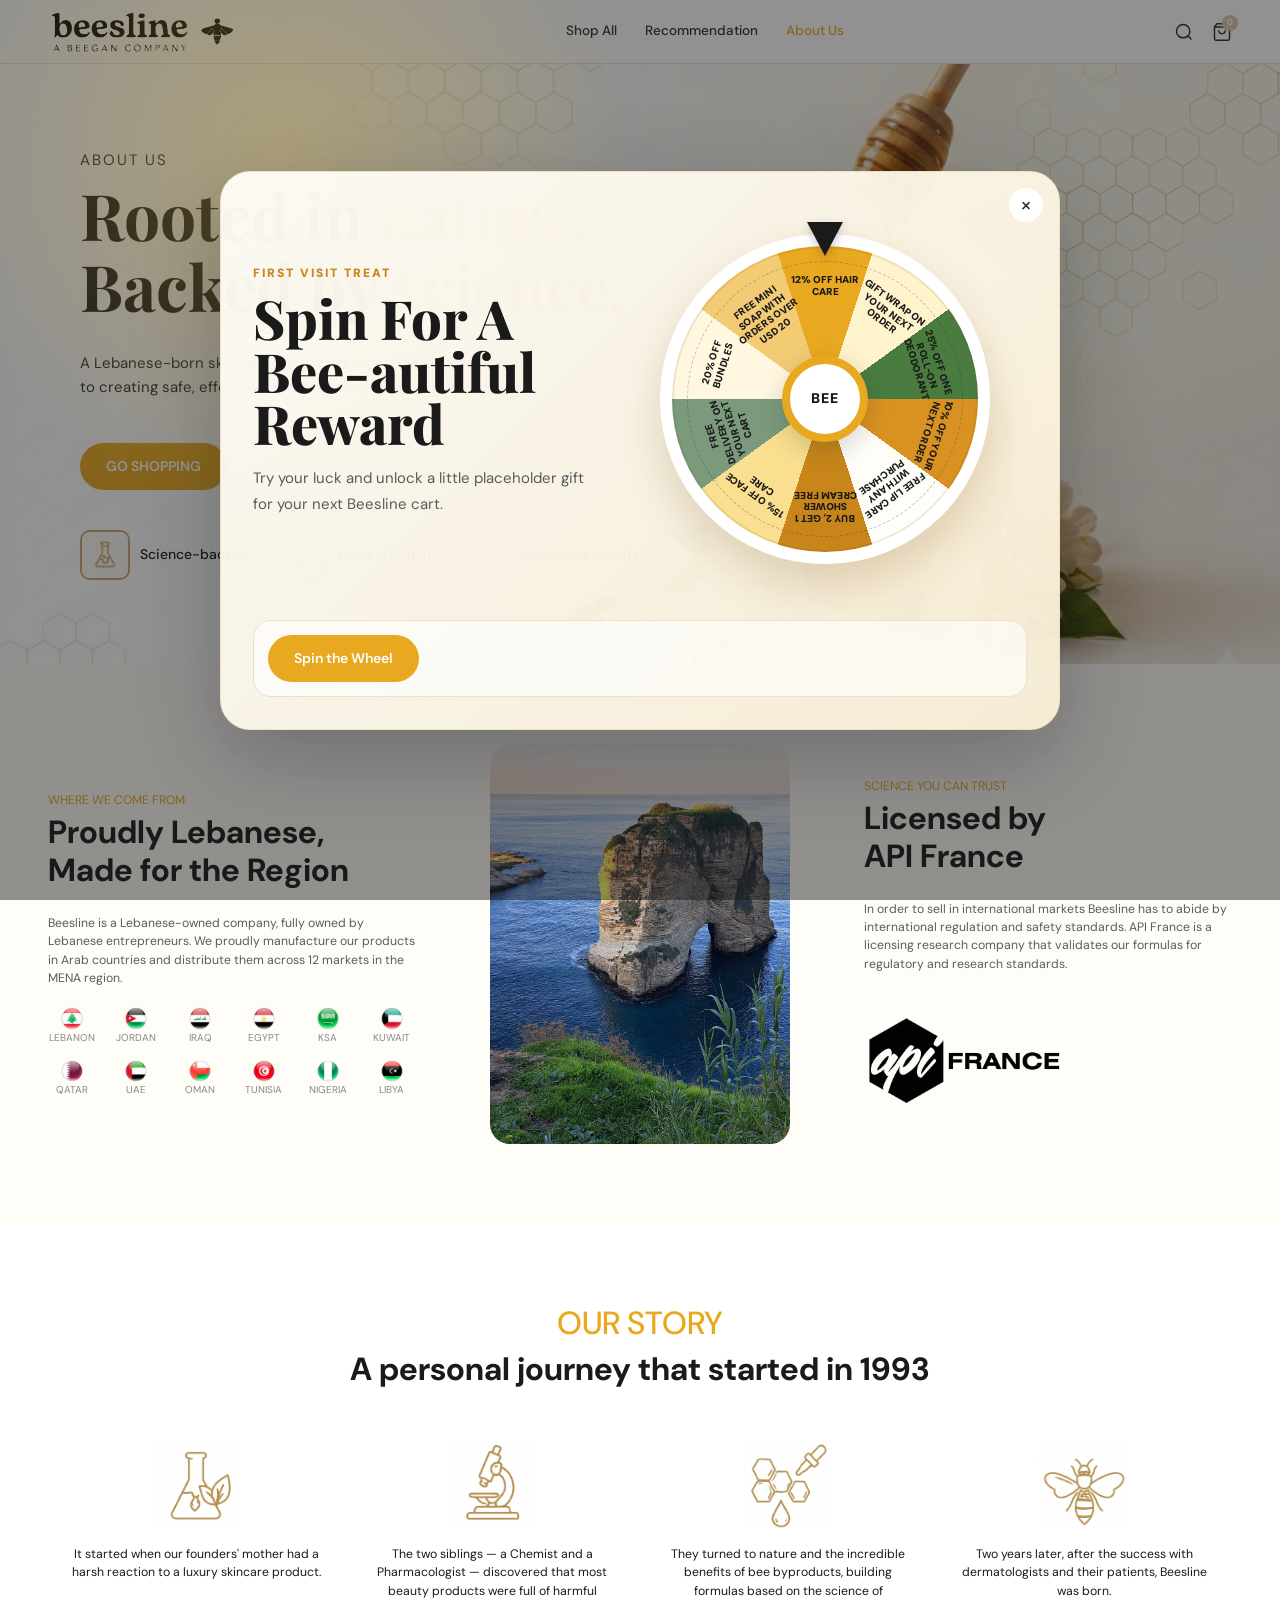
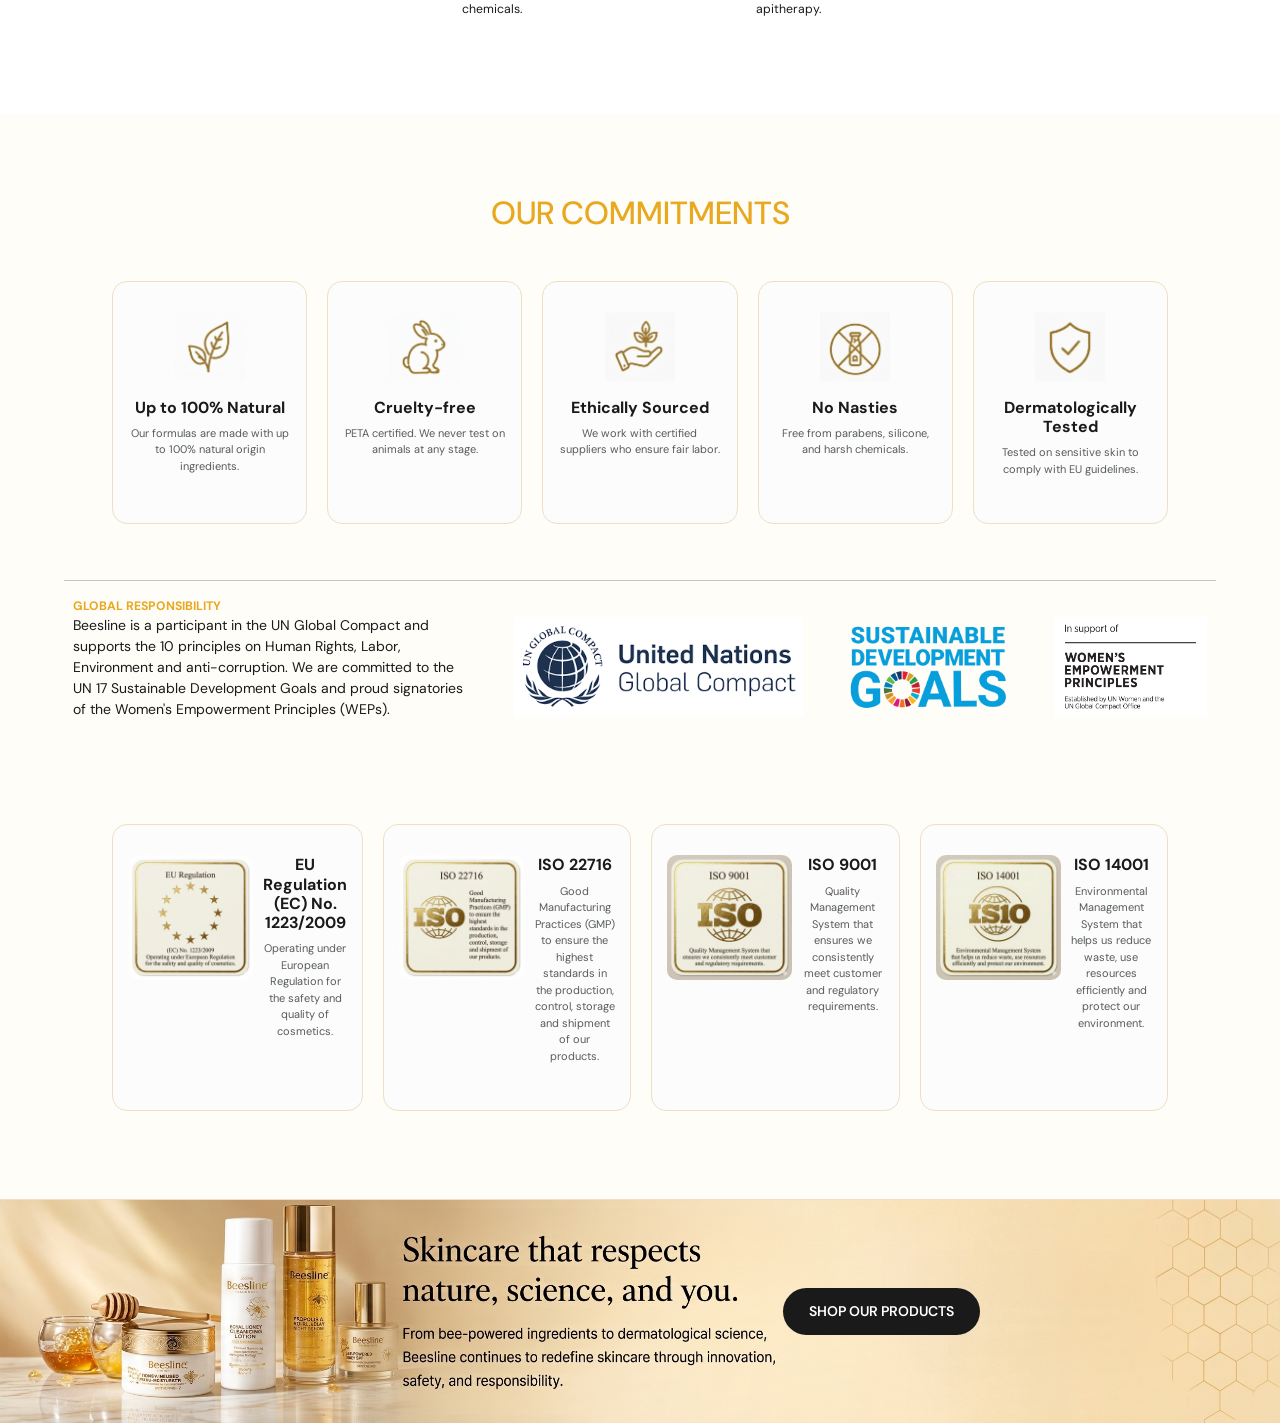
==== commit 2bd3daf9: "Add files via upload" ====
--- a/about_us.html
+++ b/about_us.html
@@ -175,7 +175,7 @@
                     A Lebanese-born skincare brand built on apitherapy, dedicated to creating safe, effective, and
                     conscious beauty solutions.
                 </p>
-                <a href="#" class="btn-primary mt-3">GO SHOPPING</a>
+                <a href="shop_all.html" class="btn-primary mt-3">GO SHOPPING</a>
 
                 <div class="icon-row">
                     <div class="icon-item"><img src="images/about_header_1.png" width="24" /> Science-backed</div>
@@ -363,7 +363,7 @@
             </div>
         </section>
 
-        <section class="footer-strip p-0 mt-5">
+        <section class="footer-strip about-footer p-0 mt-5">
             <img src="images/about_footer.png" style="width: -webkit-fill-available;" />
             <button class="position-absolute btn btn-dark" style="right: 300px;">SHOP OUR PRODUCTS</button>
         </section>
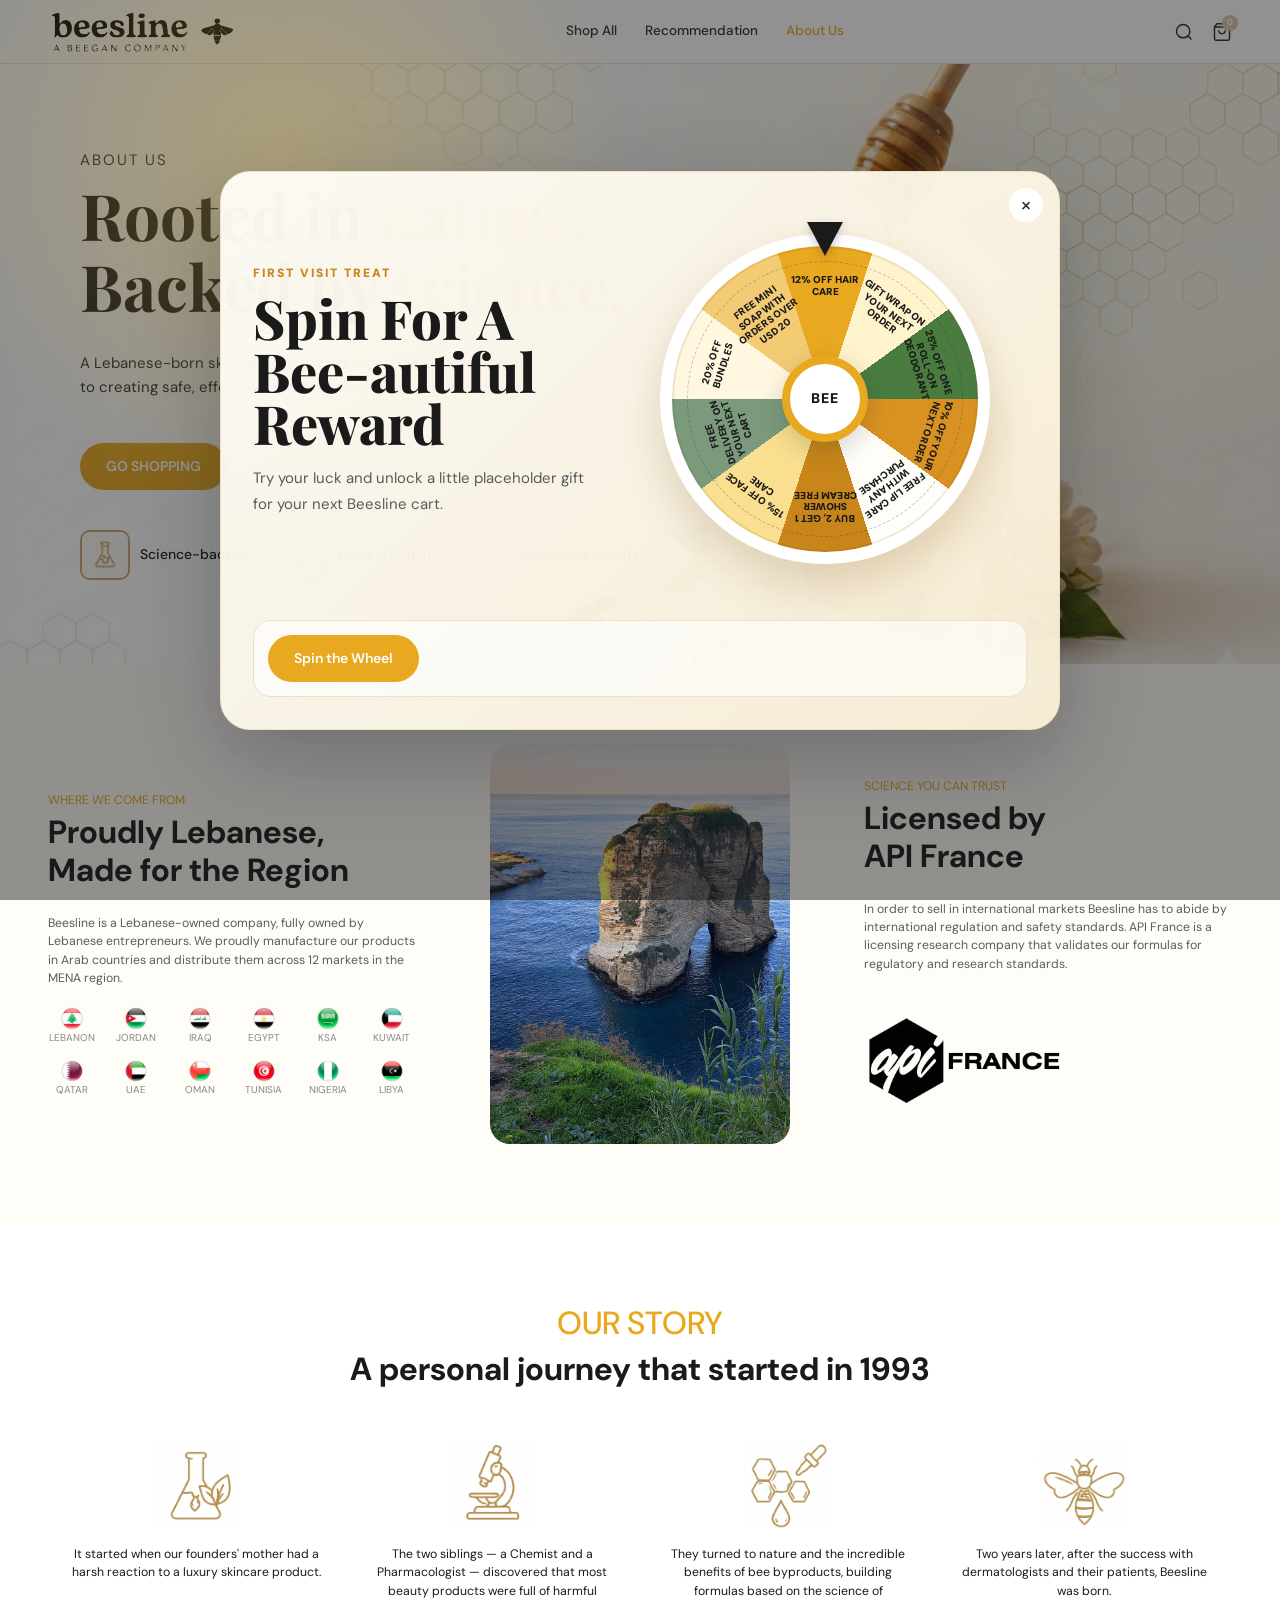
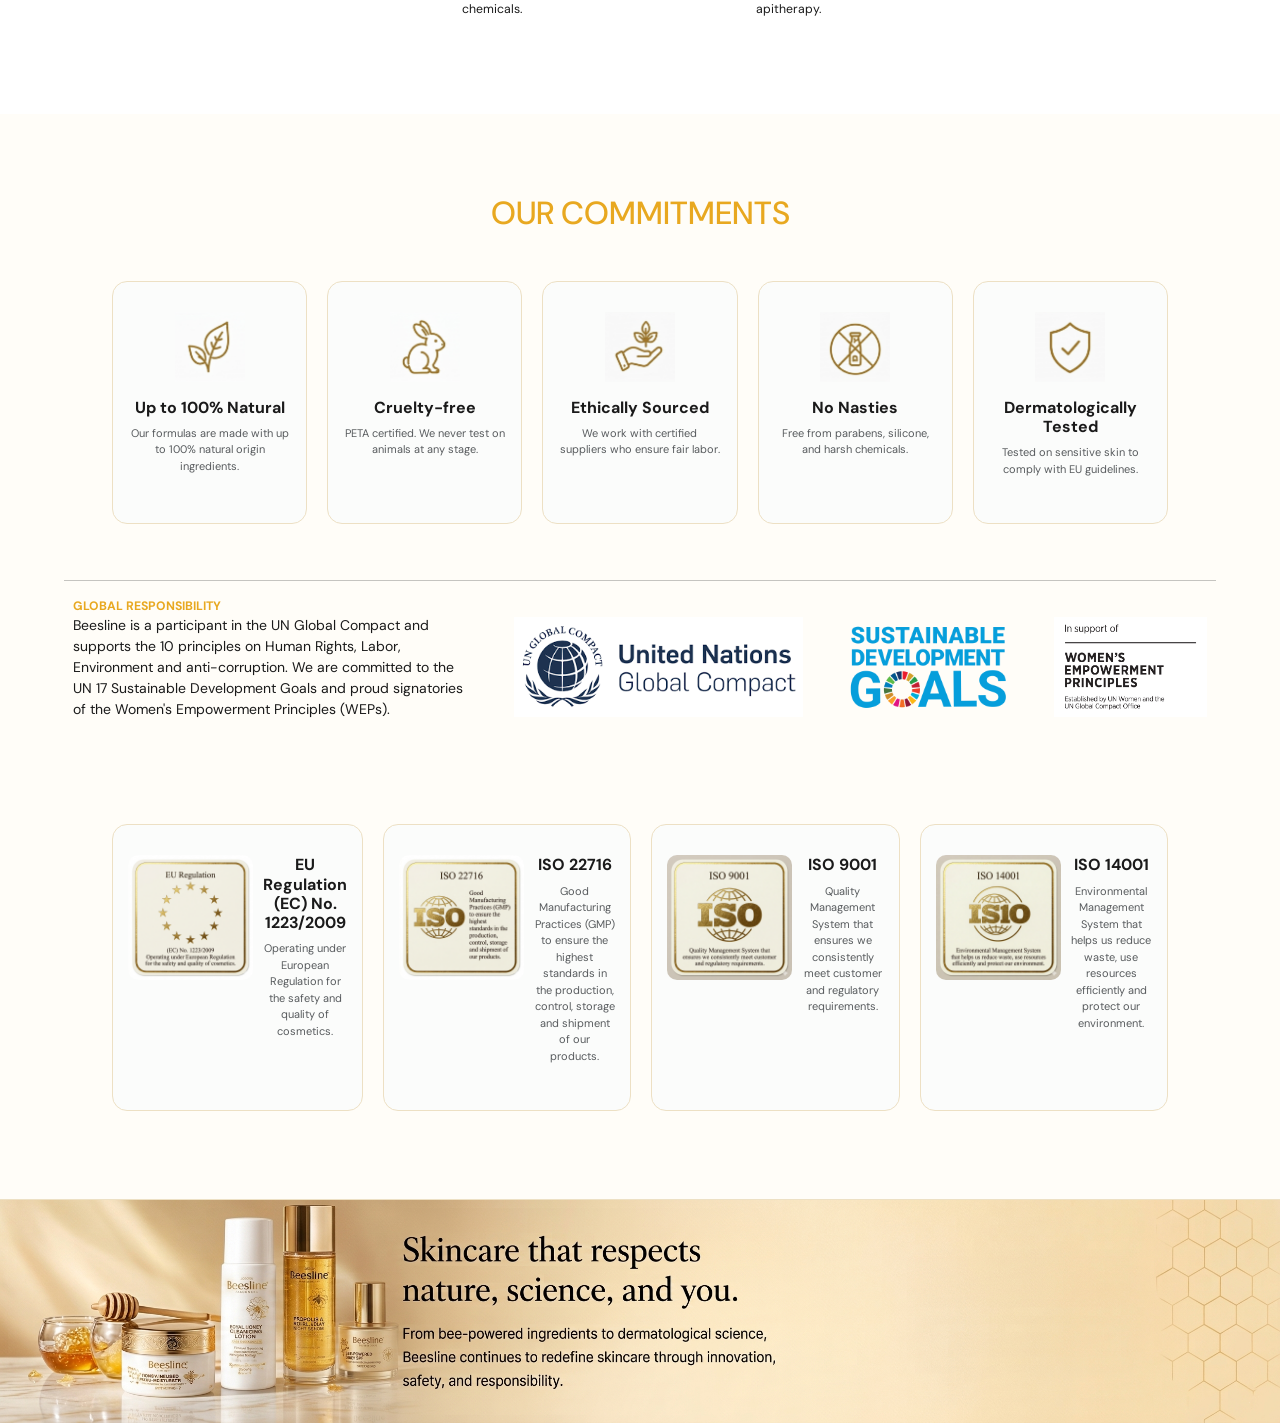
==== commit 93ad914e: "Add files via upload" ====
--- a/about_us.html
+++ b/about_us.html
@@ -143,7 +143,13 @@
                 </a>
             </div>
 
-            <nav>
+            <button class="nav-toggle" type="button" aria-label="Toggle navigation" aria-controls="site-nav" aria-expanded="false">
+                <span></span>
+                <span></span>
+                <span></span>
+            </button>
+
+            <nav id="site-nav">
                 <a href="shop_all.html">Shop All</a>
                 <a href="recommendation.html">Recommendation</a>
                 <a href="about_us.html" style="color: var(--gold)">About Us</a>
@@ -365,7 +371,6 @@
 
         <section class="footer-strip about-footer p-0 mt-5">
             <img src="images/about_footer.png" style="width: -webkit-fill-available;" />
-            <button class="position-absolute btn btn-dark" style="right: 300px;">SHOP OUR PRODUCTS</button>
         </section>
 
         <script src="products.js"></script>
--- a/style.css
+++ b/style.css
@@ -60,18 +60,22 @@
 .logo-brand span {
     color: var(--gold);
 }
-.logo-sub {
-    font-size: 9px;
-    letter-spacing: 3px;
-    text-transform: uppercase;
-    color: var(--light);
-    margin-top: 1px;
-}
-
-nav {
-    display: flex;
-    gap: 28px;
-    align-items: center;
+.logo-sub {
+    font-size: 9px;
+    letter-spacing: 3px;
+    text-transform: uppercase;
+    color: var(--light);
+    margin-top: 1px;
+}
+
+.nav-toggle {
+    display: none;
+}
+
+nav {
+    display: flex;
+    gap: 28px;
+    align-items: center;
 }
 nav a {
     text-decoration: none;
@@ -1982,10 +1986,10 @@
     }
 }
 
-@media (max-width: 700px) {
-    .cart-popover {
-        right: -14px;
-        top: 34px;
+@media (max-width: 700px) {
+    .cart-popover {
+        right: -14px;
+        top: 34px;
     }
 
     .product-meta-grid {
@@ -2032,7 +2036,606 @@
         flex-direction: column;
     }
 
-    .spin-wheel-result {
-        text-align: center;
-    }
-}
+    .spin-wheel-result {
+        text-align: center;
+    }
+}
+
+@media (max-width: 1024px) {
+    header {
+        gap: 10px 16px;
+        height: auto;
+        min-height: var(--nav-height);
+        padding: 12px 24px;
+    }
+
+    nav {
+        gap: 18px;
+    }
+
+    .explore-grid,
+    .hub-grid,
+    .results-grid,
+    .bundles-grid,
+    #products-grid {
+        grid-template-columns: repeat(2, minmax(0, 1fr)) !important;
+        height: auto;
+    }
+
+    .explore-grid {
+        align-items: stretch;
+    }
+
+    .routine-banner {
+        padding: 24px 32px;
+    }
+
+    .routine-banner-img {
+        width: 120px;
+    }
+
+    .routine-banner-img img {
+        height: 190px !important;
+        left: -24px !important;
+    }
+
+    .routine-banner > img {
+        height: 180px !important;
+    }
+
+    .derma-grid {
+        flex-wrap: wrap;
+    }
+
+    .derma-item {
+        flex: 0 0 50%;
+    }
+
+    .about-hero {
+        padding: 64px 36px !important;
+    }
+
+    .origin-section {
+        grid-template-columns: 1fr 1fr !important;
+        padding: 64px 32px !important;
+    }
+
+    .origin-section > div:last-child {
+        grid-column: 1 / -1;
+    }
+
+    .commitments-grid {
+        grid-template-columns: repeat(3, minmax(0, 1fr)) !important;
+        padding: 32px !important;
+    }
+
+    .certifications-grid {
+        grid-template-columns: repeat(2, minmax(0, 1fr)) !important;
+        padding: 32px !important;
+    }
+
+    .global-responsibility {
+        flex-wrap: wrap;
+        gap: 24px;
+        padding: 0 24px;
+        text-align: center;
+    }
+}
+
+@media (max-width: 767px) {
+    body {
+        overflow-x: hidden;
+    }
+
+    header {
+        align-items: center;
+        display: grid;
+        grid-template-columns: auto 42px auto;
+        gap: 10px;
+        padding: 10px 16px;
+    }
+
+    .logo {
+        grid-column: 1;
+        grid-row: 1;
+        min-width: 0;
+    }
+
+    .logo img {
+        height: 34px !important;
+        max-width: 150px;
+    }
+
+    .nav-toggle {
+        align-items: center;
+        background: #fff;
+        border: 1px solid var(--border);
+        border-radius: 10px;
+        display: inline-flex;
+        flex-direction: column;
+        gap: 4px;
+        grid-column: 2;
+        grid-row: 1;
+        height: 38px;
+        justify-content: center;
+        justify-self: center;
+        padding: 0;
+        width: 42px;
+        cursor: pointer;
+    }
+
+    .nav-toggle span {
+        background: var(--dark2);
+        border-radius: 999px;
+        display: block;
+        height: 2px;
+        transition:
+            opacity 0.2s,
+            transform 0.2s;
+        width: 18px;
+    }
+
+    header.nav-open .nav-toggle span:nth-child(1) {
+        transform: translateY(6px) rotate(45deg);
+    }
+
+    header.nav-open .nav-toggle span:nth-child(2) {
+        opacity: 0;
+    }
+
+    header.nav-open .nav-toggle span:nth-child(3) {
+        transform: translateY(-6px) rotate(-45deg);
+    }
+
+    .header-icons {
+        gap: 12px;
+        grid-column: 3;
+        grid-row: 1;
+        justify-self: end;
+        margin-left: 0;
+    }
+
+    nav {
+        align-items: stretch;
+        background: #fff;
+        border-top: 1px solid var(--border);
+        display: none;
+        flex-direction: column;
+        grid-column: 1 / -1;
+        grid-row: 2;
+        width: 100%;
+        gap: 8px;
+        overflow: visible;
+        padding-top: 10px;
+    }
+
+    header.nav-open nav {
+        display: flex;
+    }
+
+    nav a {
+        border: 1px solid var(--border);
+        border-radius: 10px;
+        font-size: 12px;
+        padding: 10px 12px;
+        text-align: center;
+        width: 100%;
+    }
+
+    .hero,
+    .hero-carousel,
+    .hero-carousel-track,
+    .hero-slide {
+        height: 430px !important;
+        min-height: 430px !important;
+    }
+
+    .hero-content {
+        padding: 0 28px;
+    }
+
+    .hero h1,
+    .hero h1 .bee-yellow {
+        font-size: 36px;
+    }
+
+    .hero p {
+        font-size: 14px;
+        margin-bottom: 20px;
+    }
+
+    .hero-underline {
+        width: 120px;
+    }
+
+    .hero-arrow {
+        height: 34px;
+        width: 34px;
+    }
+
+    .hero-arrow-left {
+        left: 10px;
+    }
+
+    .hero-arrow-right {
+        right: 10px;
+    }
+
+    .bee-deco:nth-child(n + 11),
+    #dotted-bee {
+        display: none;
+    }
+
+    .section-title {
+        font-size: 26px;
+        line-height: 1.2;
+    }
+
+    .section-sub {
+        margin-bottom: 22px;
+    }
+
+    .explore,
+    .routine-hub,
+    .bundles,
+    .real-results,
+    .derma,
+    .related-products-section {
+        padding-left: 16px !important;
+        padding-right: 16px !important;
+    }
+
+    .explore-grid,
+    .hub-grid,
+    .results-grid,
+    .bundles-grid,
+    .related-products-grid,
+    #products-grid {
+        grid-template-columns: 1fr !important;
+        gap: 16px !important;
+        padding-left: 0 !important;
+        padding-right: 0 !important;
+    }
+
+    .explore-card {
+        min-height: 190px;
+        padding: 22px 18px;
+        text-align: center;
+    }
+
+    .explore-img {
+        height: 76px;
+    }
+
+    .find-routine {
+        background-attachment: scroll !important;
+        height: auto !important;
+        min-height: auto;
+        overflow: visible !important;
+        padding: 32px 16px !important;
+    }
+
+    .routine-banner {
+        flex-direction: column;
+        gap: 18px;
+        margin: 20px 0;
+        padding: 26px 18px;
+        text-align: center;
+    }
+
+    .routine-banner-img {
+        width: auto;
+    }
+
+    .routine-banner-img img {
+        bottom: auto !important;
+        height: 150px !important;
+        left: auto !important;
+        position: static !important;
+    }
+
+    .routine-banner > img {
+        height: 130px !important;
+    }
+
+    .routine-content h2 {
+        font-size: 24px;
+    }
+
+    .hub-card-img {
+        height: 190px;
+    }
+
+    .hub-card-img-inner img {
+        height: 185px !important;
+        max-width: 92%;
+        object-fit: contain;
+    }
+
+    .real-results > .d-flex {
+        flex-direction: column;
+        gap: 12px;
+        text-align: center;
+    }
+
+    .real-results > .d-flex > div {
+        flex: none !important;
+        text-align: center !important;
+        width: 100%;
+    }
+
+    .real-results .btn {
+        max-width: 220px;
+        width: 100% !important;
+    }
+
+    .result-img {
+        height: 210px;
+    }
+
+    .derma-item {
+        border-bottom: 1px solid var(--border);
+        border-right: 0;
+        flex: 0 0 50%;
+    }
+
+    .derma-item:nth-child(odd) {
+        border-right: 1px solid var(--border);
+    }
+
+    .derma-item:nth-last-child(-n + 2) {
+        border-bottom: 0;
+    }
+
+    .bundle-card {
+        gap: 12px;
+        min-height: 172px;
+    }
+
+    .bundle-img {
+        height: 132px;
+        margin: 14px 0 14px 14px;
+        width: 132px;
+        object-fit: contain;
+    }
+
+    .bundle-info {
+        min-width: 0;
+        padding: 18px 12px 16px 0;
+    }
+
+    .bundle-info h3 {
+        max-width: 100%;
+        width: auto;
+    }
+
+    .bundle-info p {
+        display: -webkit-box;
+        -webkit-box-orient: vertical;
+        -webkit-line-clamp: 2;
+        overflow: hidden;
+    }
+
+    #search {
+        align-items: stretch;
+        flex-direction: column;
+        gap: 10px;
+        height: auto !important;
+        padding: 14px 16px !important;
+    }
+
+    #search_input {
+        margin-right: 0 !important;
+        width: 100% !important;
+    }
+
+    #search .dropdown,
+    #search .dropdown-toggle {
+        width: 100%;
+    }
+
+    #quiz-container {
+        padding: 24px 16px !important;
+        border-radius: 16px !important;
+    }
+
+    #form-controls {
+        flex-direction: column;
+    }
+
+    #form-controls .btn-dark,
+    #form-controls .btn-primary {
+        justify-content: center;
+        width: 100%;
+    }
+
+    .product-detail-shell {
+        padding: 22px 14px;
+    }
+
+    .product-detail-card {
+        border-radius: 18px;
+        padding: 16px;
+    }
+
+    .product-gallery {
+        min-height: 270px;
+    }
+
+    .product-gallery img {
+        max-height: 240px;
+    }
+
+    .product-detail-info h1 {
+        font-size: 30px;
+    }
+
+    .product-price {
+        font-size: 28px;
+    }
+
+    .about-hero {
+        background-position: center bottom !important;
+        height: auto !important;
+        min-height: 520px;
+        padding: 48px 18px !important;
+    }
+
+    .about-hero .hero-content {
+        align-items: flex-start !important;
+        padding: 0;
+        text-align: left !important;
+    }
+
+    .about-hero h1 {
+        font-size: 40px !important;
+    }
+
+    .about-hero p {
+        max-width: 100% !important;
+    }
+
+    .icon-row {
+        flex-direction: column;
+        gap: 12px !important;
+        margin-top: 28px !important;
+    }
+
+    .origin-section {
+        grid-template-columns: 1fr !important;
+        gap: 28px !important;
+        padding: 44px 18px !important;
+        text-align: center;
+    }
+
+    .origin-section > div:last-child {
+        grid-column: auto;
+    }
+
+    .origin-image img {
+        height: 280px !important;
+        max-width: 100%;
+        width: 100% !important;
+    }
+
+    .country-grid {
+        grid-template-columns: repeat(3, minmax(0, 1fr)) !important;
+    }
+
+    .story-timeline {
+        padding: 44px 18px !important;
+    }
+
+    .timeline-grid {
+        flex-direction: column;
+        gap: 28px;
+        margin-top: 32px !important;
+    }
+
+    .timeline-item {
+        padding: 0 !important;
+    }
+
+    .commitments-grid,
+    .certifications-grid {
+        grid-template-columns: 1fr !important;
+        padding: 24px 18px !important;
+    }
+
+    .certifications-card {
+        align-items: center;
+        flex-direction: column;
+        row-gap: 14px;
+    }
+
+    .global-responsibility {
+        flex-direction: column;
+        padding: 0 18px;
+    }
+
+    .global-responsibility img {
+        height: auto !important;
+        max-width: 240px;
+        width: 100%;
+    }
+
+    .about-footer {
+        align-items: center;
+        justify-content: center;
+        min-height: 190px;
+        overflow: hidden;
+        position: relative;
+    }
+
+    .about-footer img {
+        height: 190px;
+        object-fit: cover;
+        width: 100% !important;
+    }
+
+    .about-footer .btn {
+        bottom: 20px;
+        left: 50%;
+        right: auto !important;
+        transform: translateX(-50%);
+        white-space: nowrap;
+    }
+
+    .footer-strip:not(.about-footer) {
+        align-items: stretch;
+        display: grid;
+        gap: 12px;
+        grid-template-columns: 1fr 1fr;
+        padding: 18px 16px;
+    }
+}
+
+@media (max-width: 420px) {
+    nav {
+        justify-content: flex-start;
+    }
+
+    .hero h1,
+    .hero h1 .bee-yellow {
+        font-size: 32px;
+    }
+
+    .bundle-card {
+        flex-direction: column;
+        text-align: center;
+    }
+
+    .bundle-img {
+        align-self: center;
+        height: 150px;
+        margin: 16px 16px 0;
+        width: 150px;
+    }
+
+    .bundle-info {
+        padding: 0 16px 18px;
+        width: 100%;
+    }
+
+    .bundle-price,
+    .btn-shop {
+        justify-content: center;
+    }
+
+    .derma-item {
+        flex: 0 0 100%;
+    }
+
+    .derma-item,
+    .derma-item:nth-child(odd) {
+        border-right: 0;
+    }
+
+    .derma-item:nth-last-child(2) {
+        border-bottom: 1px solid var(--border);
+    }
+
+    .footer-strip:not(.about-footer) {
+        grid-template-columns: 1fr;
+    }
+}
